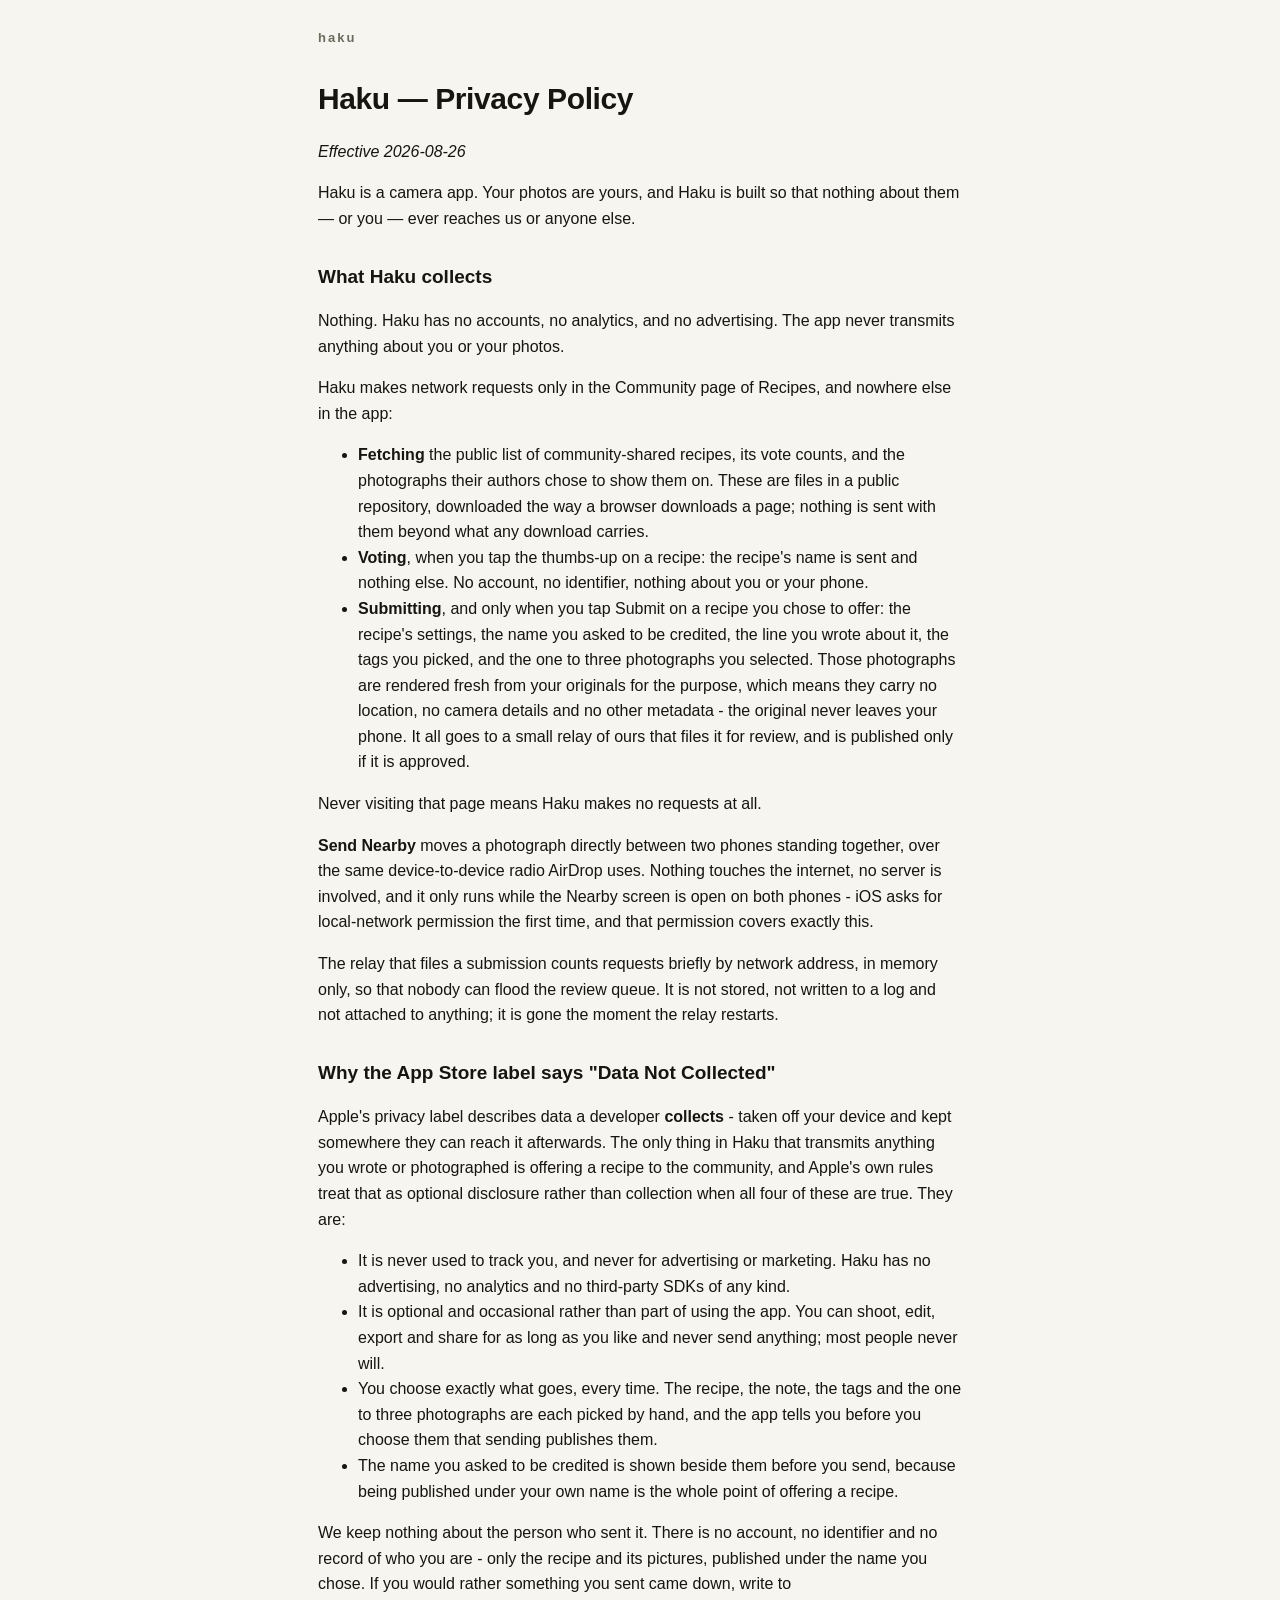
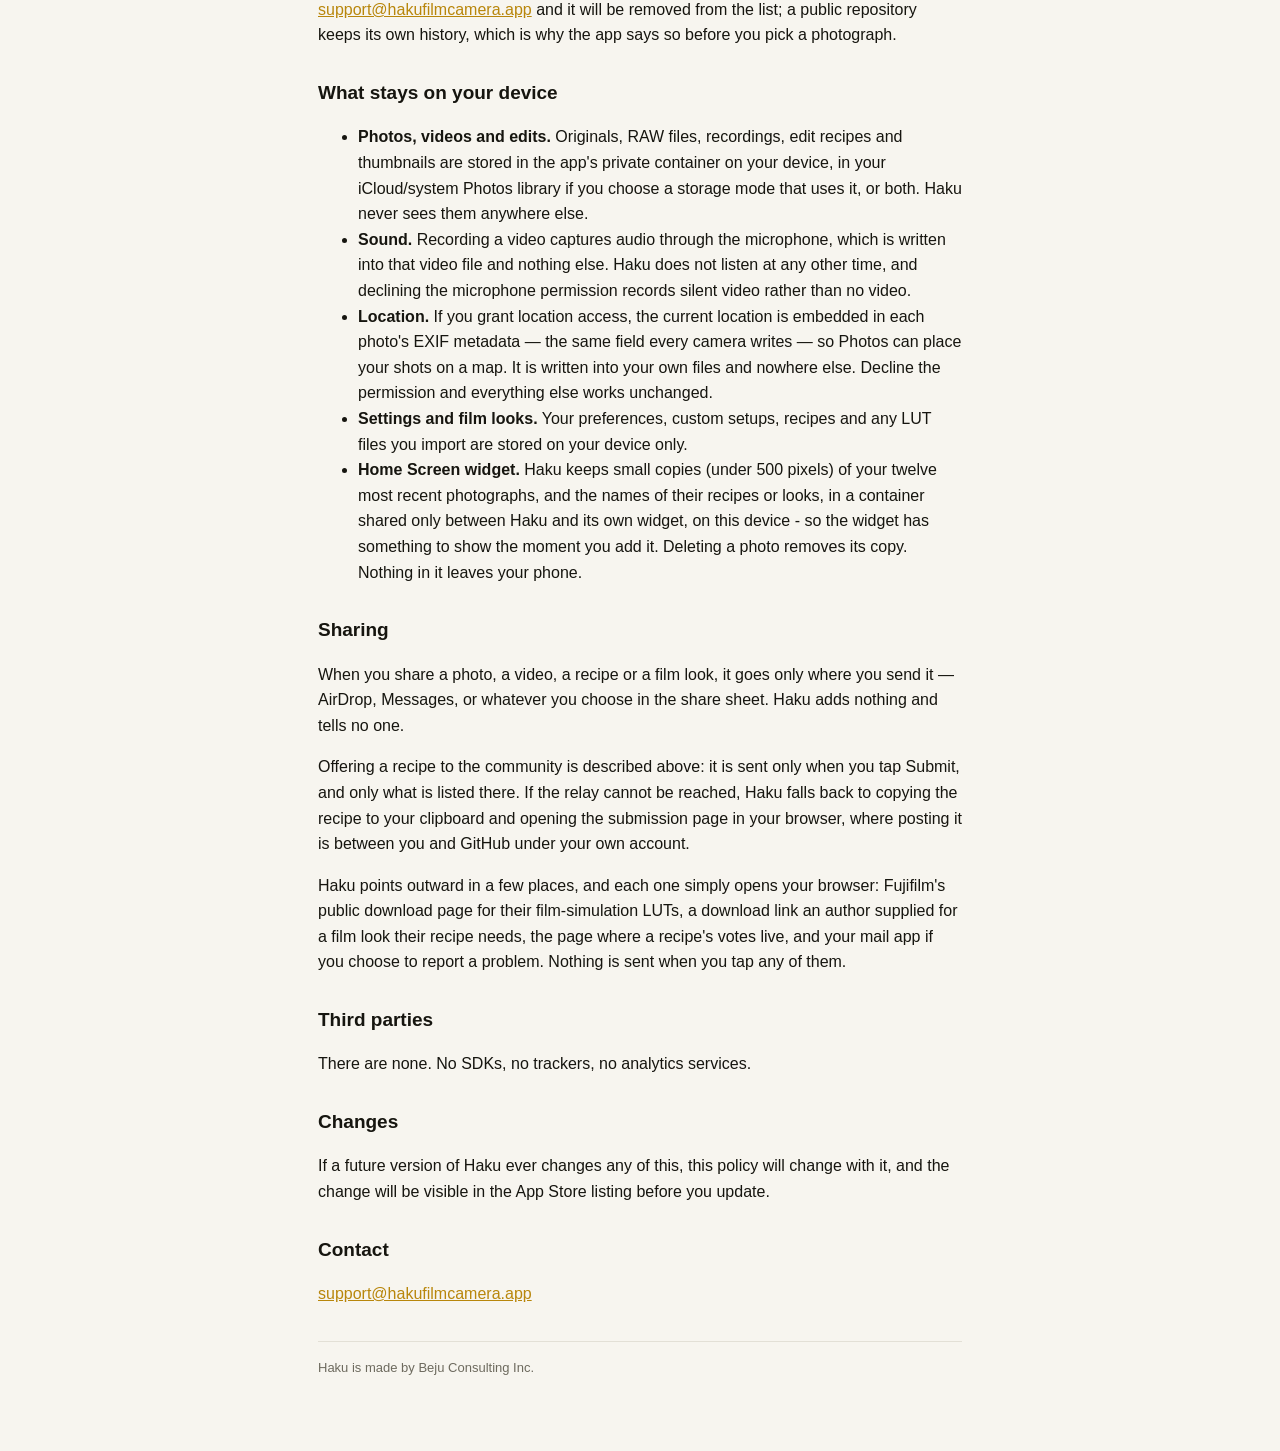
==== privacy/index.html @ 231d6d33 "Privacy: the Home Screen widget, shipping in build 967" ====
<!doctype html>
<html lang="en">
<head>
<meta charset="utf-8">
<meta name="viewport" content="width=device-width, initial-scale=1">
<title>Haku — Privacy Policy</title>
<meta name="description" content="Haku collects nothing. The full privacy policy.">
<link rel="stylesheet" href="/shared.css?v=3">
</head>
<body>
<div class="wrap">
  <p class="mark"><a href="/">haku</a></p>
  <h1>Haku — Privacy Policy</h1>
  <p><em>Effective 2026-08-26</em></p>
  <p>Haku is a camera app. Your photos are yours, and Haku is built so that nothing about them — or you — ever reaches us or anyone else.</p>
  <h2>What Haku collects</h2>
  <p>Nothing. Haku has no accounts, no analytics, and no advertising. The app never transmits anything about you or your photos.</p>
  <p>Haku makes network requests only in the Community page of Recipes, and nowhere else in the app:</p>
  <ul>
  <li><strong>Fetching</strong> the public list of community-shared recipes, its vote counts, and the photographs their authors chose to show them on. These are files in a public repository, downloaded the way a browser downloads a page; nothing is sent with them beyond what any download carries.</li>
  <li><strong>Voting</strong>, when you tap the thumbs-up on a recipe: the recipe&#x27;s name is sent and nothing else. No account, no identifier, nothing about you or your phone.</li>
  <li><strong>Submitting</strong>, and only when you tap Submit on a recipe you chose to offer: the recipe&#x27;s settings, the name you asked to be credited, the line you wrote about it, the tags you picked, and the one to three photographs you selected. Those photographs are rendered fresh from your originals for the purpose, which means they carry no location, no camera details and no other metadata - the original never leaves your phone. It all goes to a small relay of ours that files it for review, and is published only if it is approved.</li>
  </ul>
  <p>Never visiting that page means Haku makes no requests at all.</p>
  <p><strong>Send Nearby</strong> moves a photograph directly between two phones standing together, over the same device-to-device radio AirDrop uses. Nothing touches the internet, no server is involved, and it only runs while the Nearby screen is open on both phones - iOS asks for local-network permission the first time, and that permission covers exactly this.</p>
  <p>The relay that files a submission counts requests briefly by network address, in memory only, so that nobody can flood the review queue. It is not stored, not written to a log and not attached to anything; it is gone the moment the relay restarts.</p>
  <h2>Why the App Store label says &quot;Data Not Collected&quot;</h2>
  <p>Apple&#x27;s privacy label describes data a developer <strong>collects</strong> - taken off your device and kept somewhere they can reach it afterwards. The only thing in Haku that transmits anything you wrote or photographed is offering a recipe to the community, and Apple&#x27;s own rules treat that as optional disclosure rather than collection when all four of these are true. They are:</p>
  <ul>
  <li>It is never used to track you, and never for advertising or marketing. Haku has no advertising, no analytics and no third-party SDKs of any kind.</li>
  <li>It is optional and occasional rather than part of using the app. You can shoot, edit, export and share for as long as you like and never send anything; most people never will.</li>
  <li>You choose exactly what goes, every time. The recipe, the note, the tags and the one to three photographs are each picked by hand, and the app tells you before you choose them that sending publishes them.</li>
  <li>The name you asked to be credited is shown beside them before you send, because being published under your own name is the whole point of offering a recipe.</li>
  </ul>
  <p>We keep nothing about the person who sent it. There is no account, no identifier and no record of who you are - only the recipe and its pictures, published under the name you chose. If you would rather something you sent came down, write to <a href="mailto:support@hakufilmcamera.app">support@hakufilmcamera.app</a> and it will be removed from the list; a public repository keeps its own history, which is why the app says so before you pick a photograph.</p>
  <h2>What stays on your device</h2>
  <ul>
  <li><strong>Photos, videos and edits.</strong> Originals, RAW files, recordings, edit recipes and thumbnails are stored in the app&#x27;s private container on your device, in your iCloud/system Photos library if you choose a storage mode that uses it, or both. Haku never sees them anywhere else.</li>
  <li><strong>Sound.</strong> Recording a video captures audio through the microphone, which is written into that video file and nothing else. Haku does not listen at any other time, and declining the microphone permission records silent video rather than no video.</li>
  <li><strong>Location.</strong> If you grant location access, the current location is embedded in each photo&#x27;s EXIF metadata — the same field every camera writes — so Photos can place your shots on a map. It is written into your own files and nowhere else. Decline the permission and everything else works unchanged.</li>
  <li><strong>Settings and film looks.</strong> Your preferences, custom setups, recipes and any LUT files you import are stored on your device only.</li>
  <li><strong>Home Screen widget.</strong> Haku keeps small copies (under 500 pixels) of your twelve most recent photographs, and the names of their recipes or looks, in a container shared only between Haku and its own widget, on this device - so the widget has something to show the moment you add it. Deleting a photo removes its copy. Nothing in it leaves your phone.</li>
  </ul>
  <h2>Sharing</h2>
  <p>When you share a photo, a video, a recipe or a film look, it goes only where you send it — AirDrop, Messages, or whatever you choose in the share sheet. Haku adds nothing and tells no one.</p>
  <p>Offering a recipe to the community is described above: it is sent only when you tap Submit, and only what is listed there. If the relay cannot be reached, Haku falls back to copying the recipe to your clipboard and opening the submission page in your browser, where posting it is between you and GitHub under your own account.</p>
  <p>Haku points outward in a few places, and each one simply opens your browser: Fujifilm&#x27;s public download page for their film-simulation LUTs, a download link an author supplied for a film look their recipe needs, the page where a recipe&#x27;s votes live, and your mail app if you choose to report a problem. Nothing is sent when you tap any of them.</p>
  <h2>Third parties</h2>
  <p>There are none. No SDKs, no trackers, no analytics services.</p>
  <h2>Changes</h2>
  <p>If a future version of Haku ever changes any of this, this policy will change with it, and the change will be visible in the App Store listing before you update.</p>
  <h2>Contact</h2>
  <p><a href="mailto:support@hakufilmcamera.app">support@hakufilmcamera.app</a></p>
  <p class="foot">Haku is made by Beju Consulting Inc.</p>
</div>
</body>
</html>
---- shared.css ----
:root {
  --ink: #16150f; --dim: #6d6a5e; --line: #e3e0d6;
  --paper: #f7f5ef; --card: #fff; --amber: #b8860b;
}
@media (prefers-color-scheme: dark) {
  :root { --ink: #f0eee6; --dim: #9d998c; --line: #2c2a24;
          --paper: #14130f; --card: #1c1a15; --amber: #e0aa33; }
}
* { box-sizing: border-box; }
body { margin: 0; background: var(--paper); color: var(--ink);
       font: 16px/1.6 -apple-system, BlinkMacSystemFont, "Segoe UI", Roboto, sans-serif; }
.wrap { max-width: 680px; margin: 0 auto; padding: 28px 18px 60px; }
a { color: var(--amber); }
h1 { font-size: 30px; margin: 0 0 6px; letter-spacing: -0.4px; }
h2 { font-size: 19px; margin: 30px 0 8px; }
.mark { font-weight: 700; letter-spacing: 2px; font-size: 13px;
        color: var(--dim); text-transform: lowercase; margin: 0 0 26px; }
.mark a { color: inherit; text-decoration: none; }
.dim { color: var(--dim); }
.foot { color: var(--dim); font-size: 13px; margin-top: 34px;
        border-top: 1px solid var(--line); padding-top: 16px; }

.foot + .foot { margin-top: 6px; }
/* ---- product page ---- */
.wrap.wide { max-width: 880px; }
.hero { display: flex; gap: 24px; align-items: flex-start; margin: 6px 0 30px; }
.appicon { border-radius: 27px; flex-shrink: 0;
           box-shadow: 0 6px 24px rgba(0,0,0,0.18); }
.ctas { display: flex; gap: 14px; align-items: center; flex-wrap: wrap; margin-top: 18px; }
.btn { display: inline-block; background: var(--amber); color: var(--paper);
       font-weight: 600; text-decoration: none; padding: 10px 22px;
       border-radius: 999px; }
.btn:hover { filter: brightness(1.08); }
.small { font-size: 13px; }
.slides { display: flex; gap: 14px; margin: 8px 0 34px;
          overflow-x: auto; scroll-snap-type: x mandatory;
          -webkit-overflow-scrolling: touch; padding-bottom: 6px; }
.slides img { width: 236px; height: auto; flex-shrink: 0;
              scroll-snap-align: start; border-radius: 12px;
              border: 1px solid var(--line); display: block; }
.cards { display: grid; grid-template-columns: 1fr 1fr; gap: 14px; margin: 0 0 10px; }
.card { background: var(--card); border: 1px solid var(--line);
        border-radius: 14px; padding: 16px 18px; }
.card h3 { margin: 0 0 6px; font-size: 16px; }
.card p { margin: 0; font-size: 14px; color: var(--dim); }
@media (max-width: 640px) {
  .hero { flex-direction: column; gap: 16px; }
  .appicon { width: 88px; height: 88px; border-radius: 20px; }
  .slides img { width: 46vw; }
  .cards { grid-template-columns: 1fr; }
}
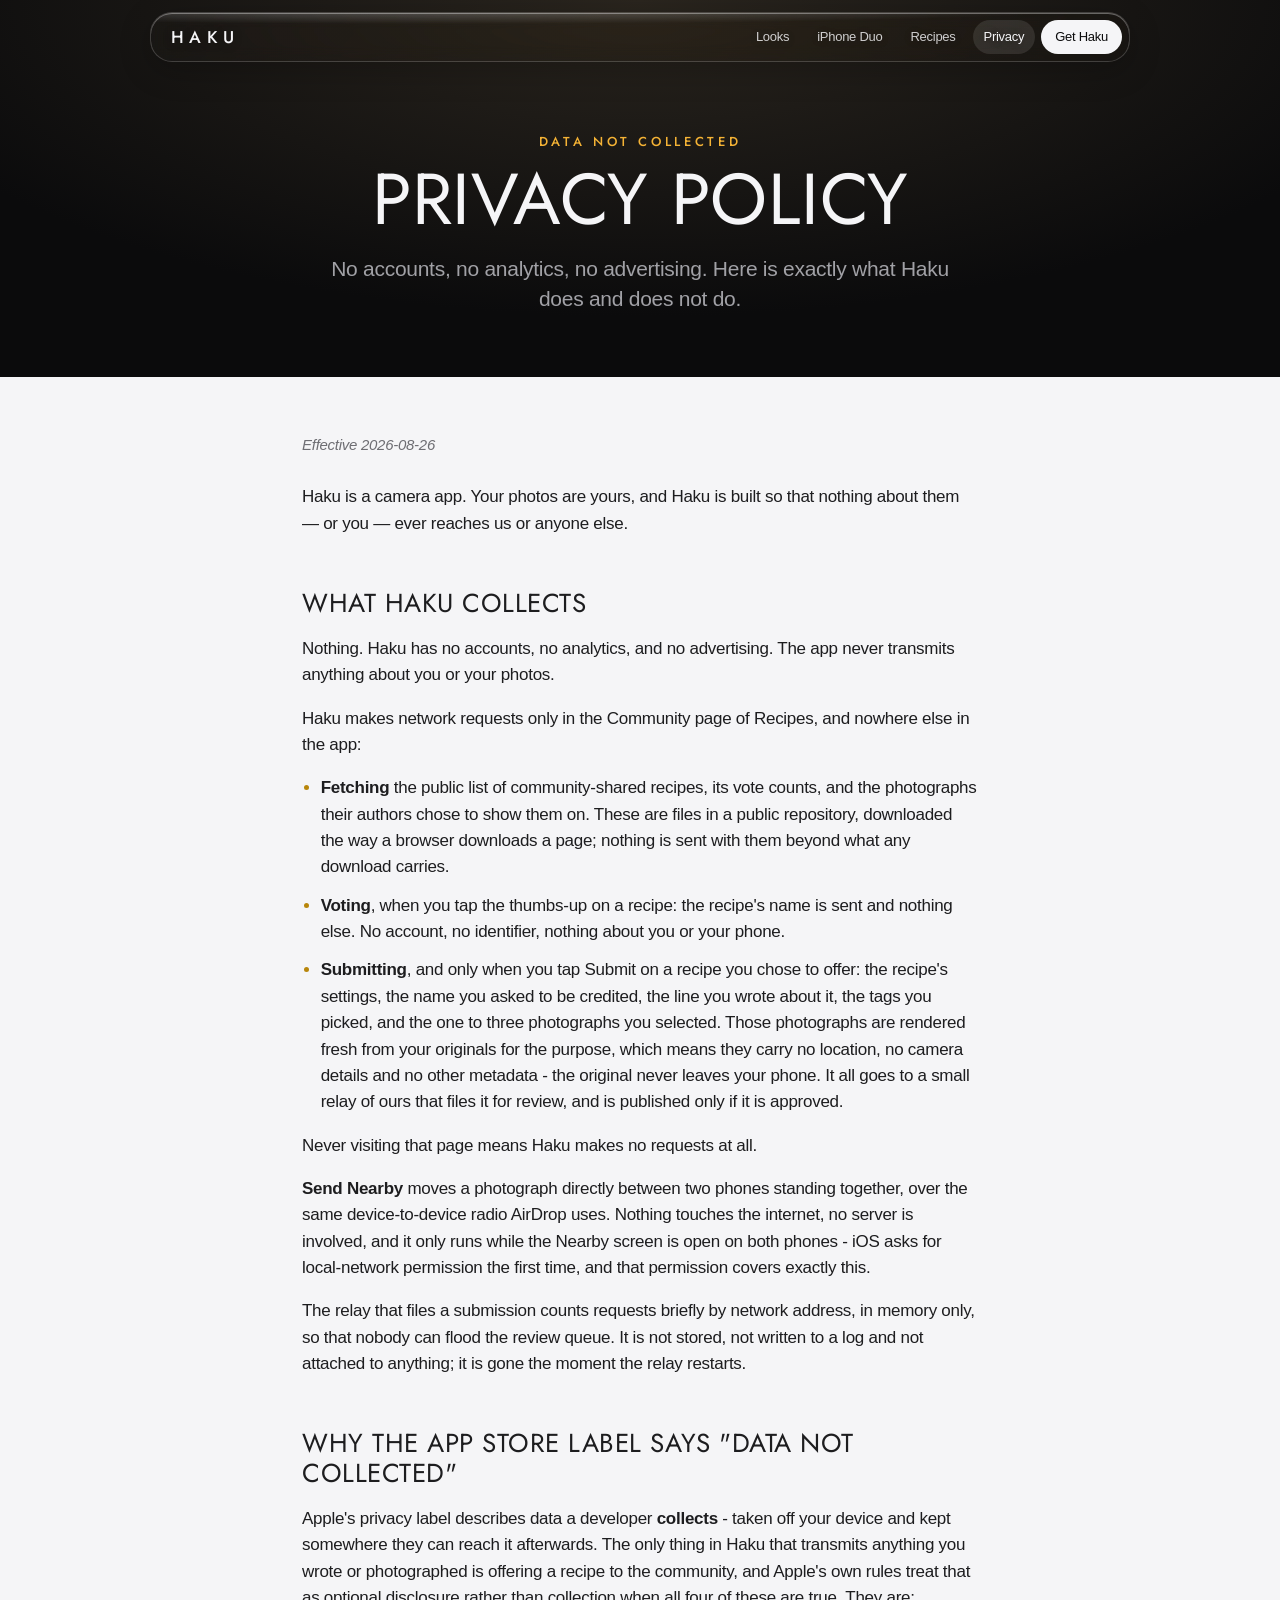
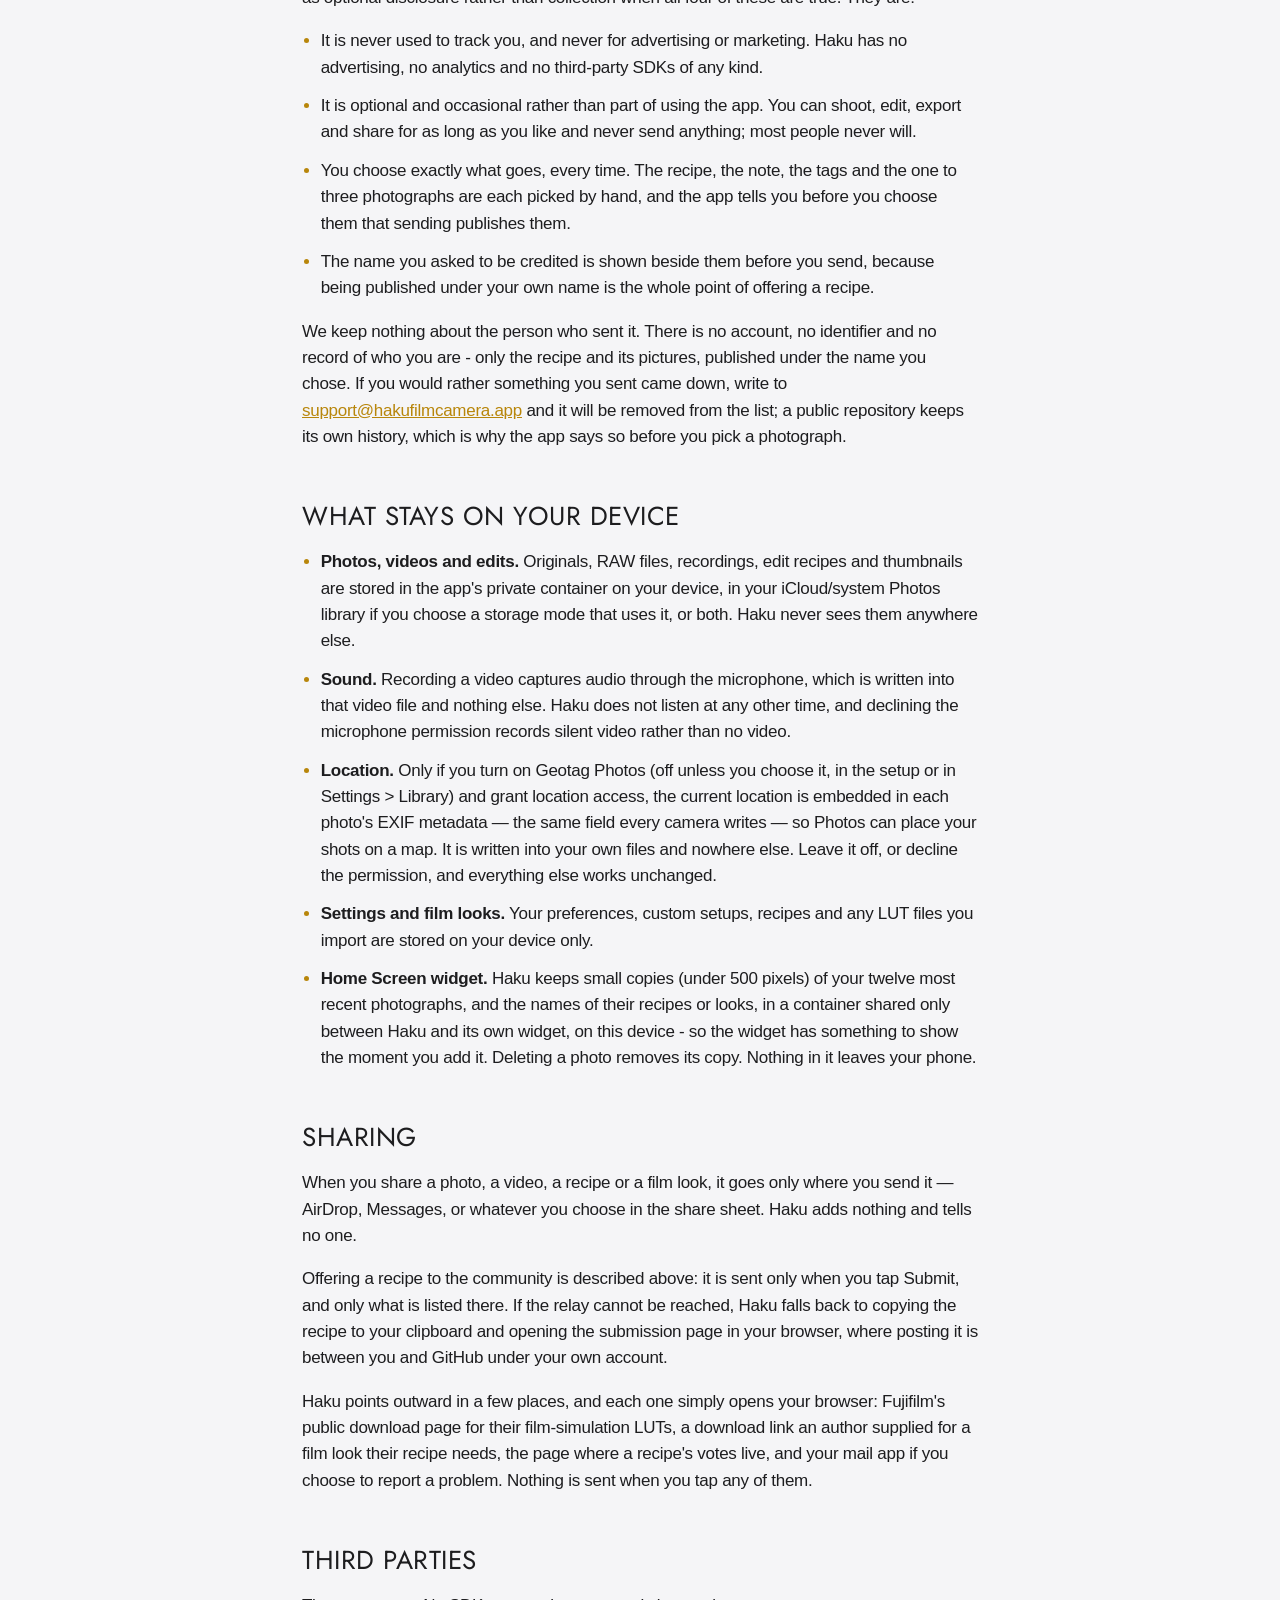
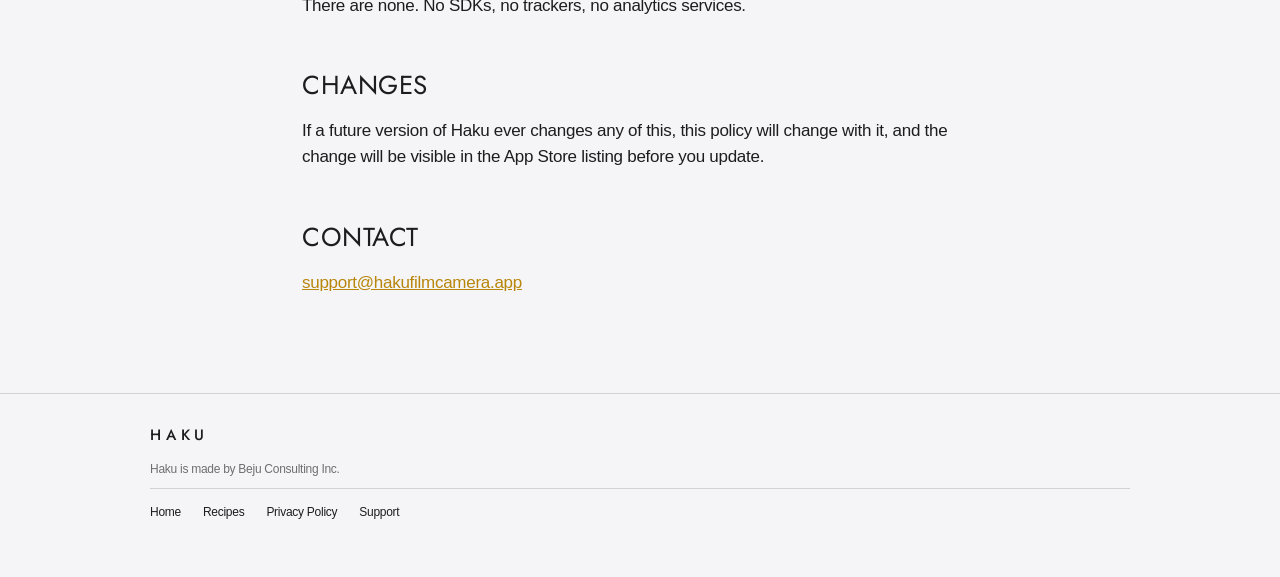
==== commit e0b33ff6: "The new site: liquid glass, iPhone and Duo, ten looks, the Darkroom The homepage rebuilt around the " ====
--- a/privacy/index.html
+++ b/privacy/index.html
@@ -2,16 +2,33 @@
 <html lang="en">
 <head>
 <meta charset="utf-8">
-<meta name="viewport" content="width=device-width, initial-scale=1">
+<meta name="viewport" content="width=device-width, initial-scale=1, viewport-fit=cover">
 <title>Haku — Privacy Policy</title>
 <meta name="description" content="Haku collects nothing. The full privacy policy.">
-<link rel="stylesheet" href="/shared.css?v=3">
+<meta name="theme-color" content="#0b0b0c">
+<link rel="icon" href="/assets/icon.png">
+<link rel="apple-touch-icon" href="/assets/icon.png">
+<link rel="preconnect" href="https://fonts.googleapis.com">
+<link rel="preconnect" href="https://fonts.gstatic.com" crossorigin>
+<link href="https://fonts.googleapis.com/css2?family=Jost:wght@400;500&display=swap" rel="stylesheet">
+<link rel="stylesheet" href="/shared.css?v=6">
 </head>
 <body>
-<div class="wrap">
-  <p class="mark"><a href="/">haku</a></p>
-  <h1>Haku — Privacy Policy</h1>
-  <p><em>Effective 2026-08-26</em></p>
+<nav class="nav glass" aria-label="Haku">
+  <a class="brand" href="/">Haku</a>
+  <a class="link opt" href="/#looks">Looks</a>
+  <a class="link opt" href="/#duo">iPhone Duo</a>
+  <a class="link" href="/recipes/">Recipes</a>
+  <a class="link" href="/privacy/" aria-current="page">Privacy</a>
+  <a class="pill" href="https://testflight.apple.com/join/Hw6nSAq9">Get Haku</a>
+</nav>
+<header class="masthead">
+  <p class="eyebrow">Data not collected</p>
+  <h1>Privacy Policy</h1>
+  <p class="lede">No accounts, no analytics, no advertising. Here is exactly what Haku does and does not do.</p>
+</header>
+<main class="wrap doc">
+  <p class="effective"><em>Effective 2026-08-26</em></p>
   <p>Haku is a camera app. Your photos are yours, and Haku is built so that nothing about them — or you — ever reaches us or anyone else.</p>
   <h2>What Haku collects</h2>
   <p>Nothing. Haku has no accounts, no analytics, and no advertising. The app never transmits anything about you or your photos.</p>
@@ -37,7 +54,7 @@
   <ul>
   <li><strong>Photos, videos and edits.</strong> Originals, RAW files, recordings, edit recipes and thumbnails are stored in the app&#x27;s private container on your device, in your iCloud/system Photos library if you choose a storage mode that uses it, or both. Haku never sees them anywhere else.</li>
   <li><strong>Sound.</strong> Recording a video captures audio through the microphone, which is written into that video file and nothing else. Haku does not listen at any other time, and declining the microphone permission records silent video rather than no video.</li>
-  <li><strong>Location.</strong> If you grant location access, the current location is embedded in each photo&#x27;s EXIF metadata — the same field every camera writes — so Photos can place your shots on a map. It is written into your own files and nowhere else. Decline the permission and everything else works unchanged.</li>
+  <li><strong>Location.</strong> Only if you turn on Geotag Photos (off unless you choose it, in the setup or in Settings &gt; Library) and grant location access, the current location is embedded in each photo&#x27;s EXIF metadata — the same field every camera writes — so Photos can place your shots on a map. It is written into your own files and nowhere else. Leave it off, or decline the permission, and everything else works unchanged.</li>
   <li><strong>Settings and film looks.</strong> Your preferences, custom setups, recipes and any LUT files you import are stored on your device only.</li>
   <li><strong>Home Screen widget.</strong> Haku keeps small copies (under 500 pixels) of your twelve most recent photographs, and the names of their recipes or looks, in a container shared only between Haku and its own widget, on this device - so the widget has something to show the moment you add it. Deleting a photo removes its copy. Nothing in it leaves your phone.</li>
   </ul>
@@ -51,7 +68,17 @@
   <p>If a future version of Haku ever changes any of this, this policy will change with it, and the change will be visible in the App Store listing before you update.</p>
   <h2>Contact</h2>
   <p><a href="mailto:support@hakufilmcamera.app">support@hakufilmcamera.app</a></p>
-  <p class="foot">Haku is made by Beju Consulting Inc.</p>
-</div>
+</main>
+<footer>
+  <div class="inner">
+    <p class="wordmark">Haku</p>
+    <p>Haku is made by Beju Consulting Inc.</p>
+    <div class="row">
+      <a href="/">Home</a><a href="/recipes/">Recipes</a><a href="/privacy/">Privacy Policy</a>
+      <a href="mailto:support@hakufilmcamera.app">Support</a>
+    </div>
+  </div>
+</footer>
+<script src="/nav.js?v=1" defer></script>
 </body>
 </html>
--- a/shared.css
+++ b/shared.css
@@ -1,51 +1,99 @@
+/* The site's shared look for the inner pages (privacy, recipes): the
+   homepage's tokens, its glass navigation and footer, and a reading
+   column. The homepage carries its own copy of these inline so it renders
+   in one request; change both together. */
 :root {
-  --ink: #16150f; --dim: #6d6a5e; --line: #e3e0d6;
-  --paper: #f7f5ef; --card: #fff; --amber: #b8860b;
+  --night: #0b0b0c; --paper: #f5f5f7; --white: #fff;
+  --ink: #1d1d1f; --ink-dim: #6e6e73; --snow: #f5f5f7; --snow-dim: #a1a1a6;
+  --line: #d2d2d7; --card: #fff; --amber: #b8860b; --amber-hi: #f5b335;
+  --display: Futura, "Futura PT", Jost, "Avenir Next", system-ui, sans-serif;
+  --text: -apple-system, BlinkMacSystemFont, "SF Pro Text", "Helvetica Neue", Helvetica, Arial, sans-serif;
+  --gutter: max(22px, env(safe-area-inset-left));
+  --ease: cubic-bezier(.22, .8, .24, 1);
 }
 @media (prefers-color-scheme: dark) {
-  :root { --ink: #f0eee6; --dim: #9d998c; --line: #2c2a24;
-          --paper: #14130f; --card: #1c1a15; --amber: #e0aa33; }
+  :root { --paper: #0b0b0c; --white: #151517; --card: #1c1c1e; --ink: #f5f5f7;
+          --ink-dim: #a1a1a6; --line: #2c2c2e; --amber: #f5b335; }
 }
 * { box-sizing: border-box; }
+html { -webkit-text-size-adjust: 100%; }
 body { margin: 0; background: var(--paper); color: var(--ink);
-       font: 16px/1.6 -apple-system, BlinkMacSystemFont, "Segoe UI", Roboto, sans-serif; }
-.wrap { max-width: 680px; margin: 0 auto; padding: 28px 18px 60px; }
+       font: 17px/1.55 var(--text); letter-spacing: -0.016em;
+       -webkit-font-smoothing: antialiased; }
+img { display: block; max-width: 100%; height: auto; }
 a { color: var(--amber); }
-h1 { font-size: 30px; margin: 0 0 6px; letter-spacing: -0.4px; }
-h2 { font-size: 19px; margin: 30px 0 8px; }
-.mark { font-weight: 700; letter-spacing: 2px; font-size: 13px;
-        color: var(--dim); text-transform: lowercase; margin: 0 0 26px; }
-.mark a { color: inherit; text-decoration: none; }
-.dim { color: var(--dim); }
-.foot { color: var(--dim); font-size: 13px; margin-top: 34px;
-        border-top: 1px solid var(--line); padding-top: 16px; }
 
-.foot + .foot { margin-top: 6px; }
-/* ---- product page ---- */
-.wrap.wide { max-width: 880px; }
-.hero { display: flex; gap: 24px; align-items: flex-start; margin: 6px 0 30px; }
-.appicon { border-radius: 27px; flex-shrink: 0;
-           box-shadow: 0 6px 24px rgba(0,0,0,0.18); }
-.ctas { display: flex; gap: 14px; align-items: center; flex-wrap: wrap; margin-top: 18px; }
-.btn { display: inline-block; background: var(--amber); color: var(--paper);
-       font-weight: 600; text-decoration: none; padding: 10px 22px;
-       border-radius: 999px; }
-.btn:hover { filter: brightness(1.08); }
-.small { font-size: 13px; }
-.slides { display: flex; gap: 14px; margin: 8px 0 34px;
-          overflow-x: auto; scroll-snap-type: x mandatory;
-          -webkit-overflow-scrolling: touch; padding-bottom: 6px; }
-.slides img { width: 236px; height: auto; flex-shrink: 0;
-              scroll-snap-align: start; border-radius: 12px;
-              border: 1px solid var(--line); display: block; }
-.cards { display: grid; grid-template-columns: 1fr 1fr; gap: 14px; margin: 0 0 10px; }
-.card { background: var(--card); border: 1px solid var(--line);
-        border-radius: 14px; padding: 16px 18px; }
-.card h3 { margin: 0 0 6px; font-size: 16px; }
-.card p { margin: 0; font-size: 14px; color: var(--dim); }
-@media (max-width: 640px) {
-  .hero { flex-direction: column; gap: 16px; }
-  .appicon { width: 88px; height: 88px; border-radius: 20px; }
-  .slides img { width: 46vw; }
-  .cards { grid-template-columns: 1fr; }
+/* Liquid glass */
+.glass {
+  position: relative; isolation: isolate;
+  background: linear-gradient(135deg, rgba(255,255,255,.16), rgba(255,255,255,.05));
+  -webkit-backdrop-filter: blur(22px) saturate(180%);
+  backdrop-filter: blur(22px) saturate(180%);
+  border: 1px solid rgba(255,255,255,.18);
+  box-shadow: inset 0 1px 0 rgba(255,255,255,.35), 0 8px 32px rgba(0,0,0,.22);
 }
+.glass::before {
+  content: ""; position: absolute; inset: 0; border-radius: inherit; z-index: -1; pointer-events: none;
+  background: radial-gradient(120% 60% at 30% -10%, rgba(255,255,255,.28), transparent 55%);
+}
+
+/* Navigation */
+.nav { position: fixed; top: 12px; left: 50%; transform: translateX(-50%); z-index: 50;
+       width: min(980px, calc(100% - 24px)); border-radius: 22px; color: var(--snow);
+       display: flex; align-items: center; gap: 6px; padding: 7px 7px 7px 20px;
+       background: linear-gradient(135deg, rgba(38,38,42,.14), rgba(22,22,24,.08));
+       -webkit-backdrop-filter: blur(8px) saturate(170%); backdrop-filter: blur(8px) saturate(170%);
+       text-shadow: 0 1px 8px rgba(0,0,0,.35); }
+.nav a { white-space: nowrap; color: inherit; }
+.nav { transition: background .3s, color .3s; }
+.nav.over-light { background: linear-gradient(135deg, rgba(255,255,255,.22), rgba(255,255,255,.12));
+                  color: var(--ink); text-shadow: none; border-color: rgba(0,0,0,.08); }
+.nav.over-light .pill { background: var(--ink); color: var(--snow); }
+.nav .brand { font: 500 17px var(--display); letter-spacing: .32em; text-transform: uppercase;
+              text-decoration: none; margin-right: auto; }
+.nav a.link { font-size: 13px; text-decoration: none; opacity: .82; padding: 7px 11px; border-radius: 99px; }
+.nav a.link:hover, .nav a.link[aria-current] { opacity: 1; background: rgba(255,255,255,.1); }
+.nav .pill { text-shadow: none; font-size: 13px; font-weight: 500; padding: 7px 14px; border-radius: 99px;
+             background: var(--snow); color: var(--night); text-decoration: none; }
+@media (max-width: 720px) {
+  .nav { padding-left: 16px; gap: 2px; }
+  .nav .brand { letter-spacing: .24em; font-size: 15px; }
+  .nav a.link { padding: 7px 8px; }
+  .nav a.link.opt { display: none; }
+}
+
+/* Page header: a dark band under the glass bar, like the homepage's hero */
+.masthead { background: radial-gradient(90% 120% at 50% 0%, #2a251e 0%, var(--night) 70%);
+            color: var(--snow); text-align: center; padding: 132px var(--gutter) 64px; }
+.eyebrow { font: 500 13px var(--display); letter-spacing: .28em; text-transform: uppercase;
+           color: var(--amber-hi); margin: 0 0 12px; }
+.masthead h1 { font: 400 clamp(38px, 6.4vw, 72px)/1.02 var(--display); text-transform: uppercase;
+               letter-spacing: .01em; margin: 0; }
+.masthead .lede { color: var(--snow-dim); font-size: clamp(18px, 2vw, 21px); line-height: 1.4;
+                  max-width: 620px; margin: 18px auto 0; }
+
+/* Reading column */
+.wrap { max-width: 720px; margin: 0 auto; padding: 56px var(--gutter) 80px; }
+.doc h2 { font: 400 26px/1.15 var(--display); text-transform: uppercase; letter-spacing: .02em;
+          margin: 52px 0 14px; }
+.doc p, .doc li { color: var(--ink); }
+.doc ul { padding-left: 1.1em; }
+.doc li { margin: 0 0 12px; }
+.doc li::marker { color: var(--amber); }
+.doc code { font: 15px ui-monospace, SFMono-Regular, Menlo, monospace; background: var(--card);
+            border: 1px solid var(--line); border-radius: 6px; padding: 1px 6px; }
+.doc .effective { color: var(--ink-dim); font-size: 15px; margin: 0 0 28px; }
+.callout { background: var(--card); border: 1px solid var(--line); border-radius: 24px;
+           padding: 24px 26px; margin: 0 0 32px; }
+.callout p { margin: 0; }
+
+/* Footer */
+footer { color: var(--ink-dim); font-size: 12px; line-height: 1.5;
+         padding: 30px var(--gutter) 56px; border-top: 1px solid var(--line); }
+footer .inner { max-width: 980px; margin: 0 auto; }
+footer .wordmark { font: 500 15px var(--display); letter-spacing: .32em; text-transform: uppercase;
+                   color: var(--ink); margin: 0 0 14px; }
+footer p { margin: 0 0 10px; }
+footer .row { display: flex; flex-wrap: wrap; gap: 8px 22px; padding-top: 14px; border-top: 1px solid var(--line); }
+footer .row a { color: var(--ink); text-decoration: none; }
+footer .row a:hover { text-decoration: underline; }
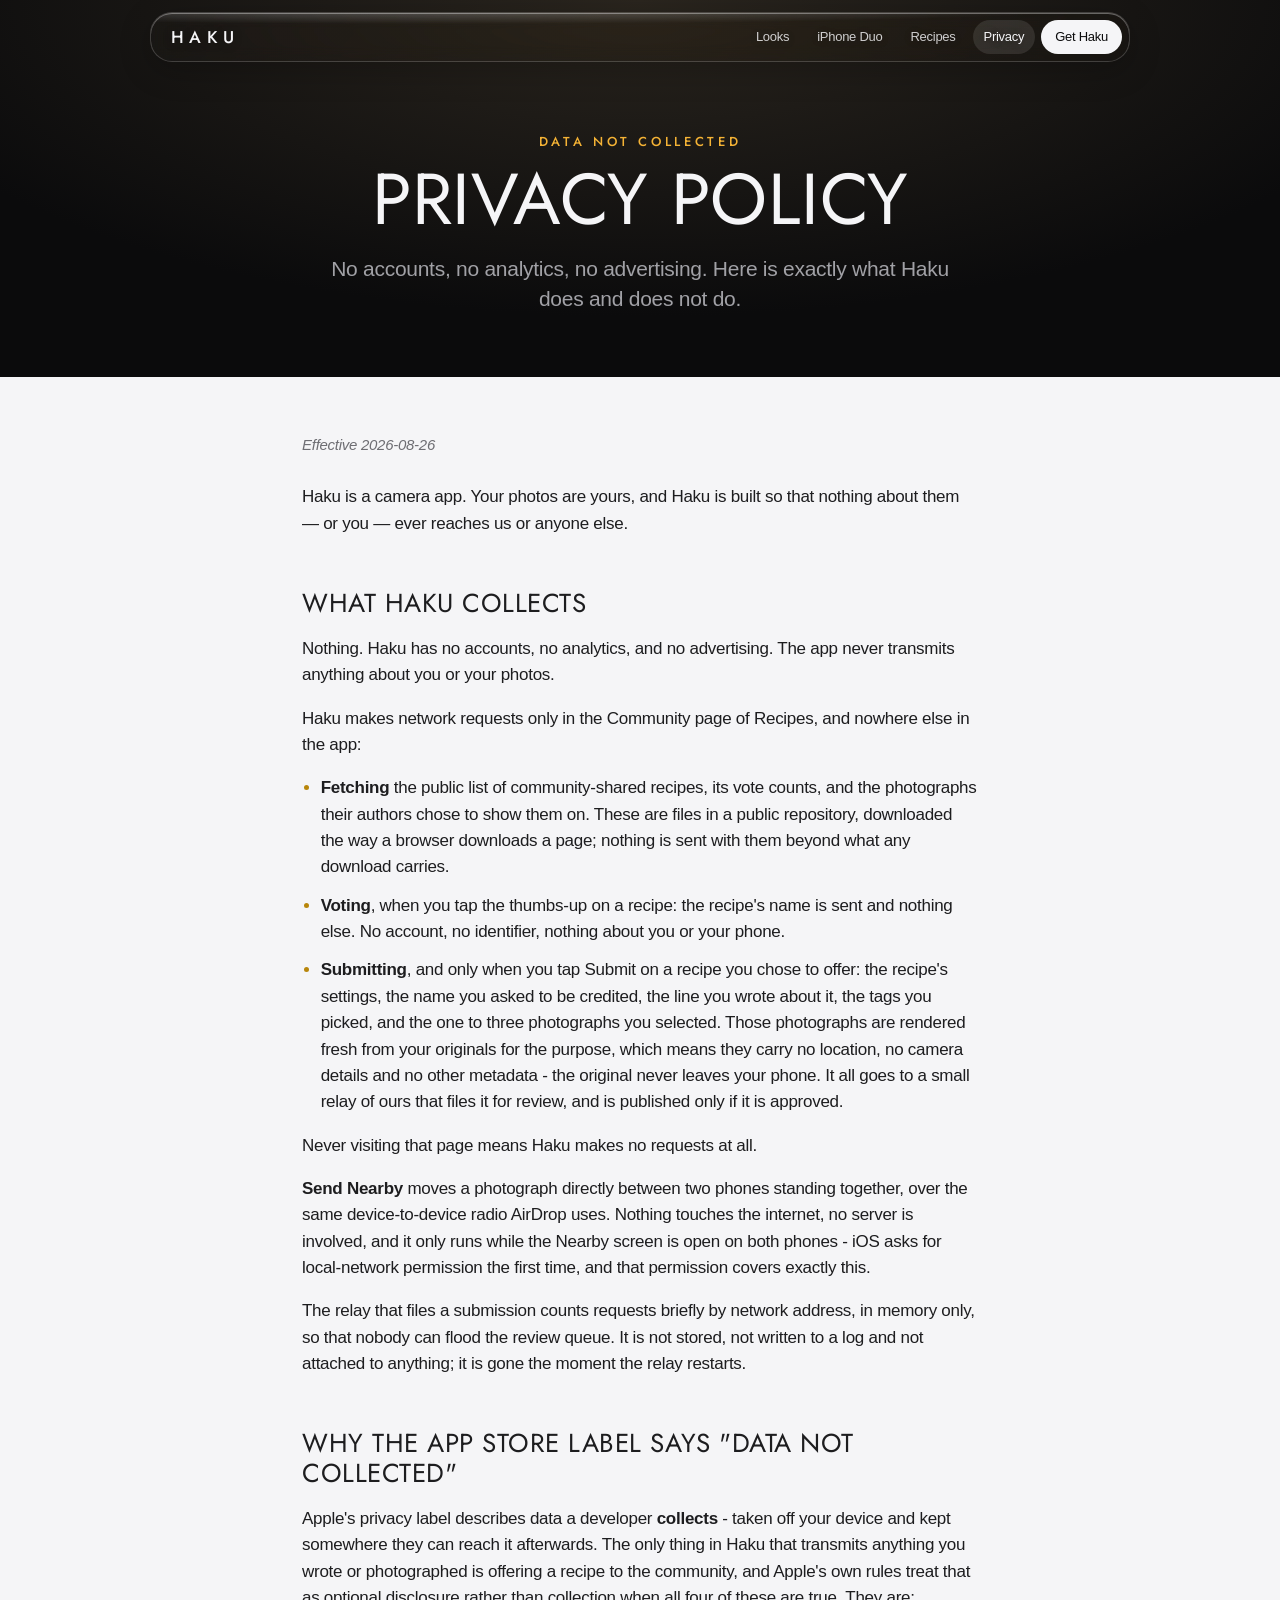
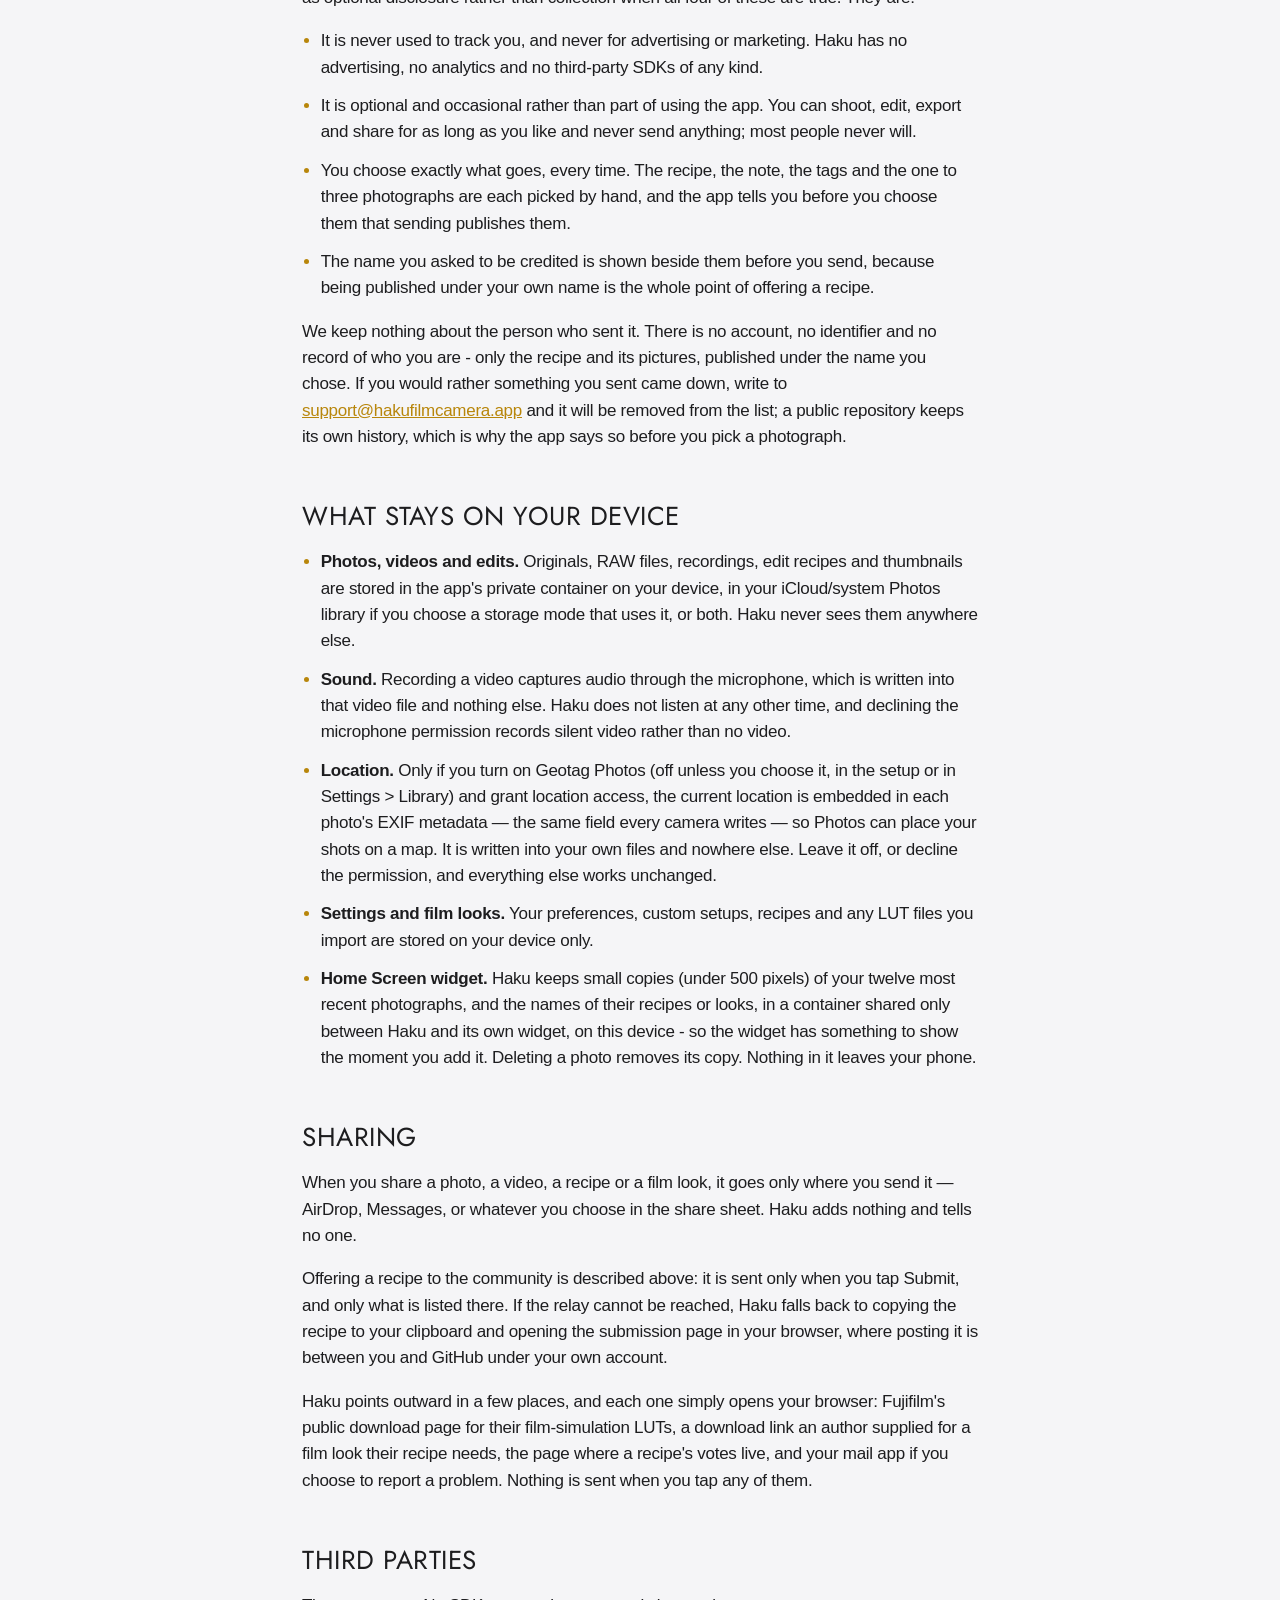
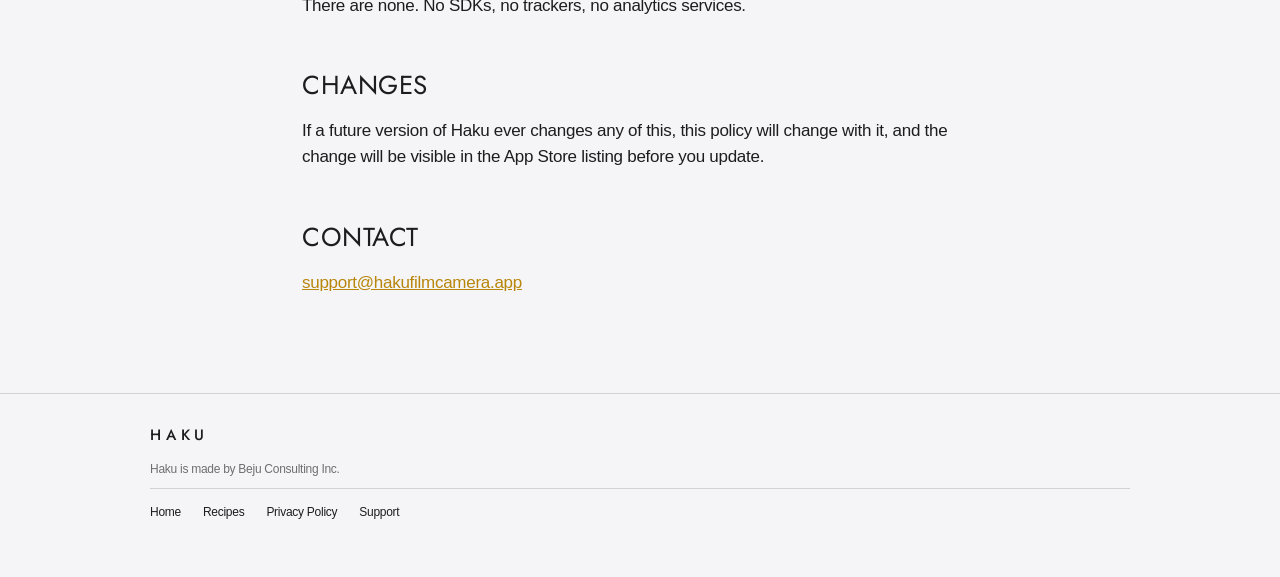
==== commit d95a053f: "Recipes rethought for phones: a list, look filters, looks as stand-ins; one row of looks on the home" ====
--- a/privacy/index.html
+++ b/privacy/index.html
@@ -11,13 +11,13 @@
 <link rel="preconnect" href="https://fonts.googleapis.com">
 <link rel="preconnect" href="https://fonts.gstatic.com" crossorigin>
 <link href="https://fonts.googleapis.com/css2?family=Jost:wght@400;500&display=swap" rel="stylesheet">
-<link rel="stylesheet" href="/shared.css?v=6">
+<link rel="stylesheet" href="/shared.css?v=7">
 </head>
 <body>
 <nav class="nav glass" aria-label="Haku">
   <a class="brand" href="/">Haku</a>
   <a class="link opt" href="/#looks">Looks</a>
-  <a class="link opt" href="/#duo">iPhone Duo</a>
+  <a class="link opt" href="/#duo"><span class="long">iPhone </span>Duo</a>
   <a class="link" href="/recipes/">Recipes</a>
   <a class="link" href="/privacy/" aria-current="page">Privacy</a>
   <a class="pill" href="https://testflight.apple.com/join/Hw6nSAq9">Get Haku</a>
--- a/shared.css
+++ b/shared.css
@@ -55,11 +55,25 @@
 .nav a.link:hover, .nav a.link[aria-current] { opacity: 1; background: rgba(255,255,255,.1); }
 .nav .pill { text-shadow: none; font-size: 13px; font-weight: 500; padding: 7px 14px; border-radius: 99px;
              background: var(--snow); color: var(--night); text-decoration: none; }
+/* The homepage's narrow-screen bar: every link kept down to the folded
+   Duo's 375pt, tighter type first, the optional ones gone under 340. */
 @media (max-width: 720px) {
-  .nav { padding-left: 16px; gap: 2px; }
+  .nav { padding-left: 16px; gap: 0; }
   .nav .brand { letter-spacing: .24em; font-size: 15px; }
-  .nav a.link { padding: 7px 8px; }
-  .nav a.link.opt { display: none; }
+  .nav a.link { padding: 7px 7px; font-size: 12.5px; }
+  .nav .pill { padding: 7px 12px; font-size: 12.5px; }
+}
+@media (max-width: 520px) { .nav .long { display: none; } }
+@media (max-width: 400px) {
+  .nav { padding-left: 14px; padding-right: 5px; }
+  .nav .brand { letter-spacing: .14em; font-size: 14px; }
+  .nav a.link { padding: 6px 5px; font-size: 12px; }
+  .nav .pill { padding: 6px 10px; font-size: 12px; margin-left: 3px; }
+}
+@media (max-width: 340px) { .nav a.link.opt { display: none; } }
+@media (max-width: 600px) {
+  .masthead { padding: 104px var(--gutter) 36px; }
+  .masthead .lede { font-size: 16px; margin-top: 12px; }
 }
 
 /* Page header: a dark band under the glass bar, like the homepage's hero */
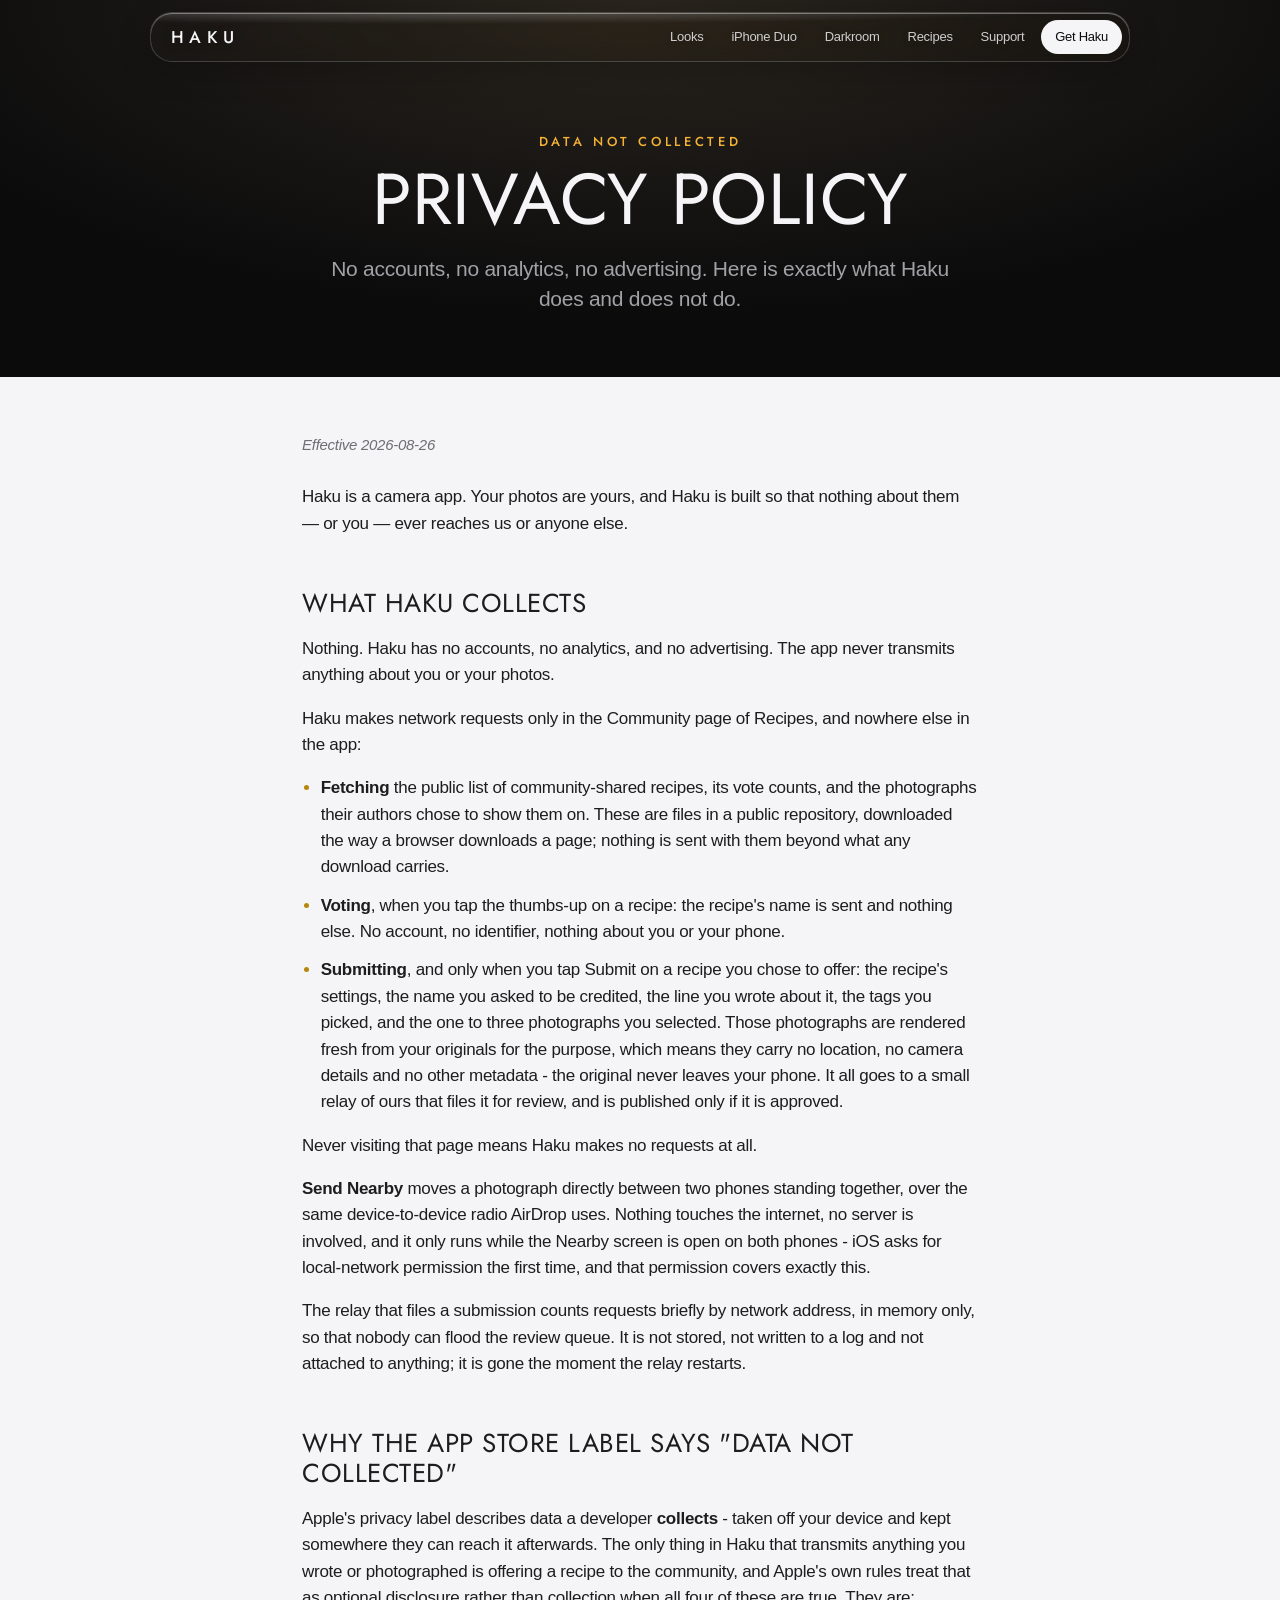
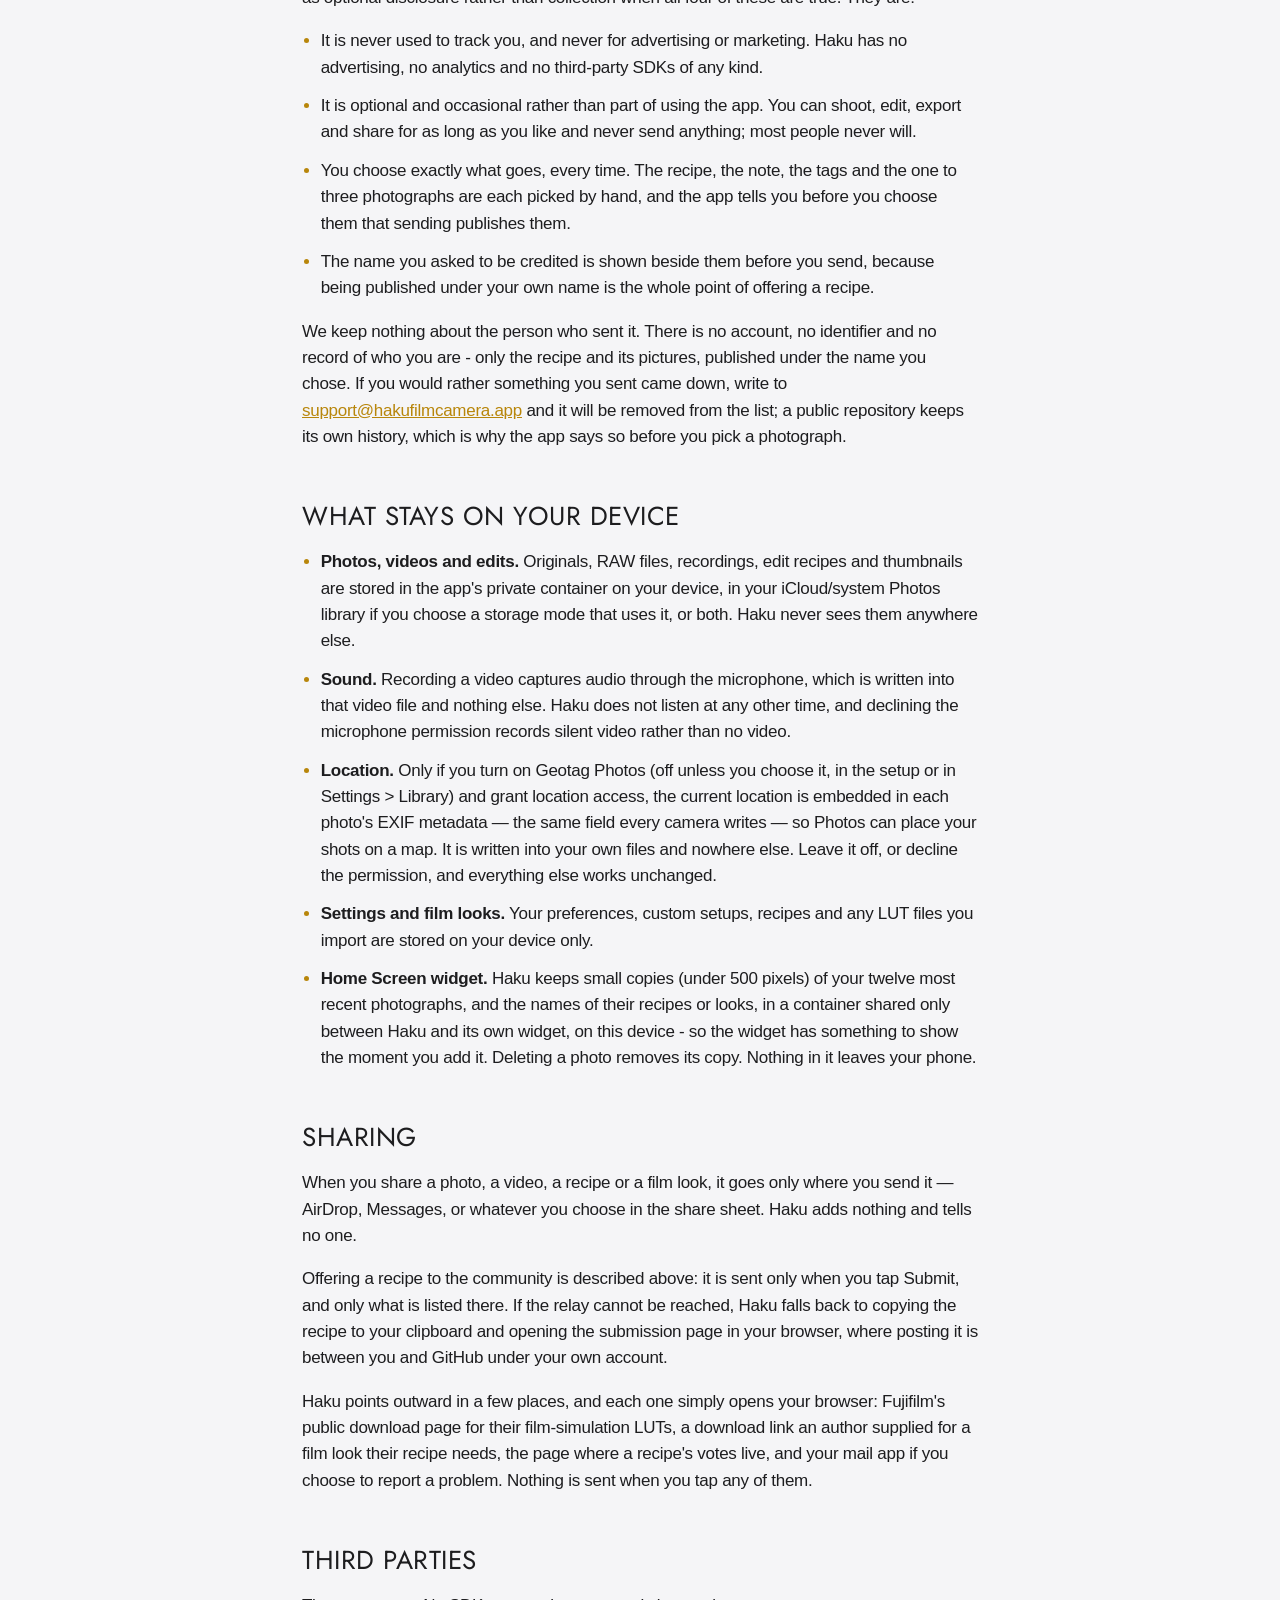
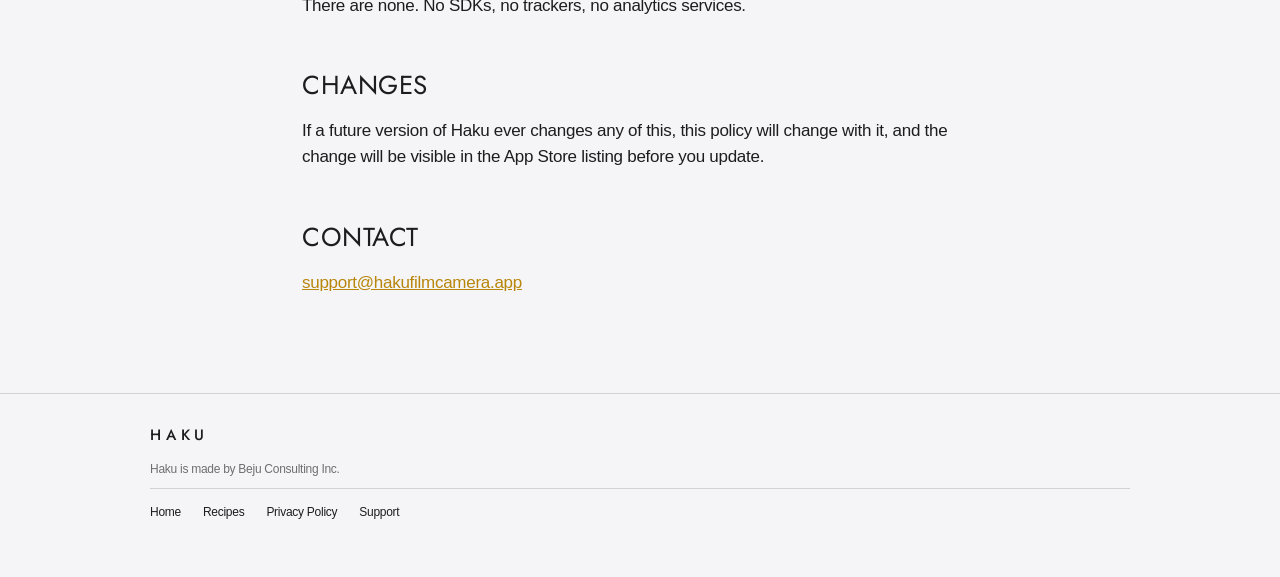
==== commit dd589c8f: "Support pages, one top bar, a carousel, who makes Haku, a scrolled Duo TestFlight links kept until t" ====
--- a/privacy/index.html
+++ b/privacy/index.html
@@ -11,16 +11,17 @@
 <link rel="preconnect" href="https://fonts.googleapis.com">
 <link rel="preconnect" href="https://fonts.gstatic.com" crossorigin>
 <link href="https://fonts.googleapis.com/css2?family=Jost:wght@400;500&display=swap" rel="stylesheet">
-<link rel="stylesheet" href="/shared.css?v=7">
+<link rel="stylesheet" href="/shared.css?v=8">
 </head>
 <body>
 <nav class="nav glass" aria-label="Haku">
   <a class="brand" href="/">Haku</a>
   <a class="link opt" href="/#looks">Looks</a>
-  <a class="link opt" href="/#duo"><span class="long">iPhone </span>Duo</a>
+  <a class="link" href="/#duo"><span class="long">iPhone </span>Duo</a>
+  <a class="link opt" href="/#darkroom">Darkroom</a>
   <a class="link" href="/recipes/">Recipes</a>
-  <a class="link" href="/privacy/" aria-current="page">Privacy</a>
-  <a class="pill" href="https://testflight.apple.com/join/Hw6nSAq9">Get Haku</a>
+  <a class="link" href="/support/">Support</a>
+  <a class="pill" href="https://testflight.apple.com/join/Hw6nSAq9">Get<span class="long"> Haku</span></a>
 </nav>
 <header class="masthead">
   <p class="eyebrow">Data not collected</p>
@@ -75,7 +76,7 @@
     <p>Haku is made by Beju Consulting Inc.</p>
     <div class="row">
       <a href="/">Home</a><a href="/recipes/">Recipes</a><a href="/privacy/">Privacy Policy</a>
-      <a href="mailto:support@hakufilmcamera.app">Support</a>
+      <a href="/support/">Support</a>
     </div>
   </div>
 </footer>
--- a/shared.css
+++ b/shared.css
@@ -65,6 +65,7 @@
 }
 @media (max-width: 520px) { .nav .long { display: none; } }
 @media (max-width: 400px) {
+  .nav .pill .long { display: none; }
   .nav { padding-left: 14px; padding-right: 5px; }
   .nav .brand { letter-spacing: .14em; font-size: 14px; }
   .nav a.link { padding: 6px 5px; font-size: 12px; }
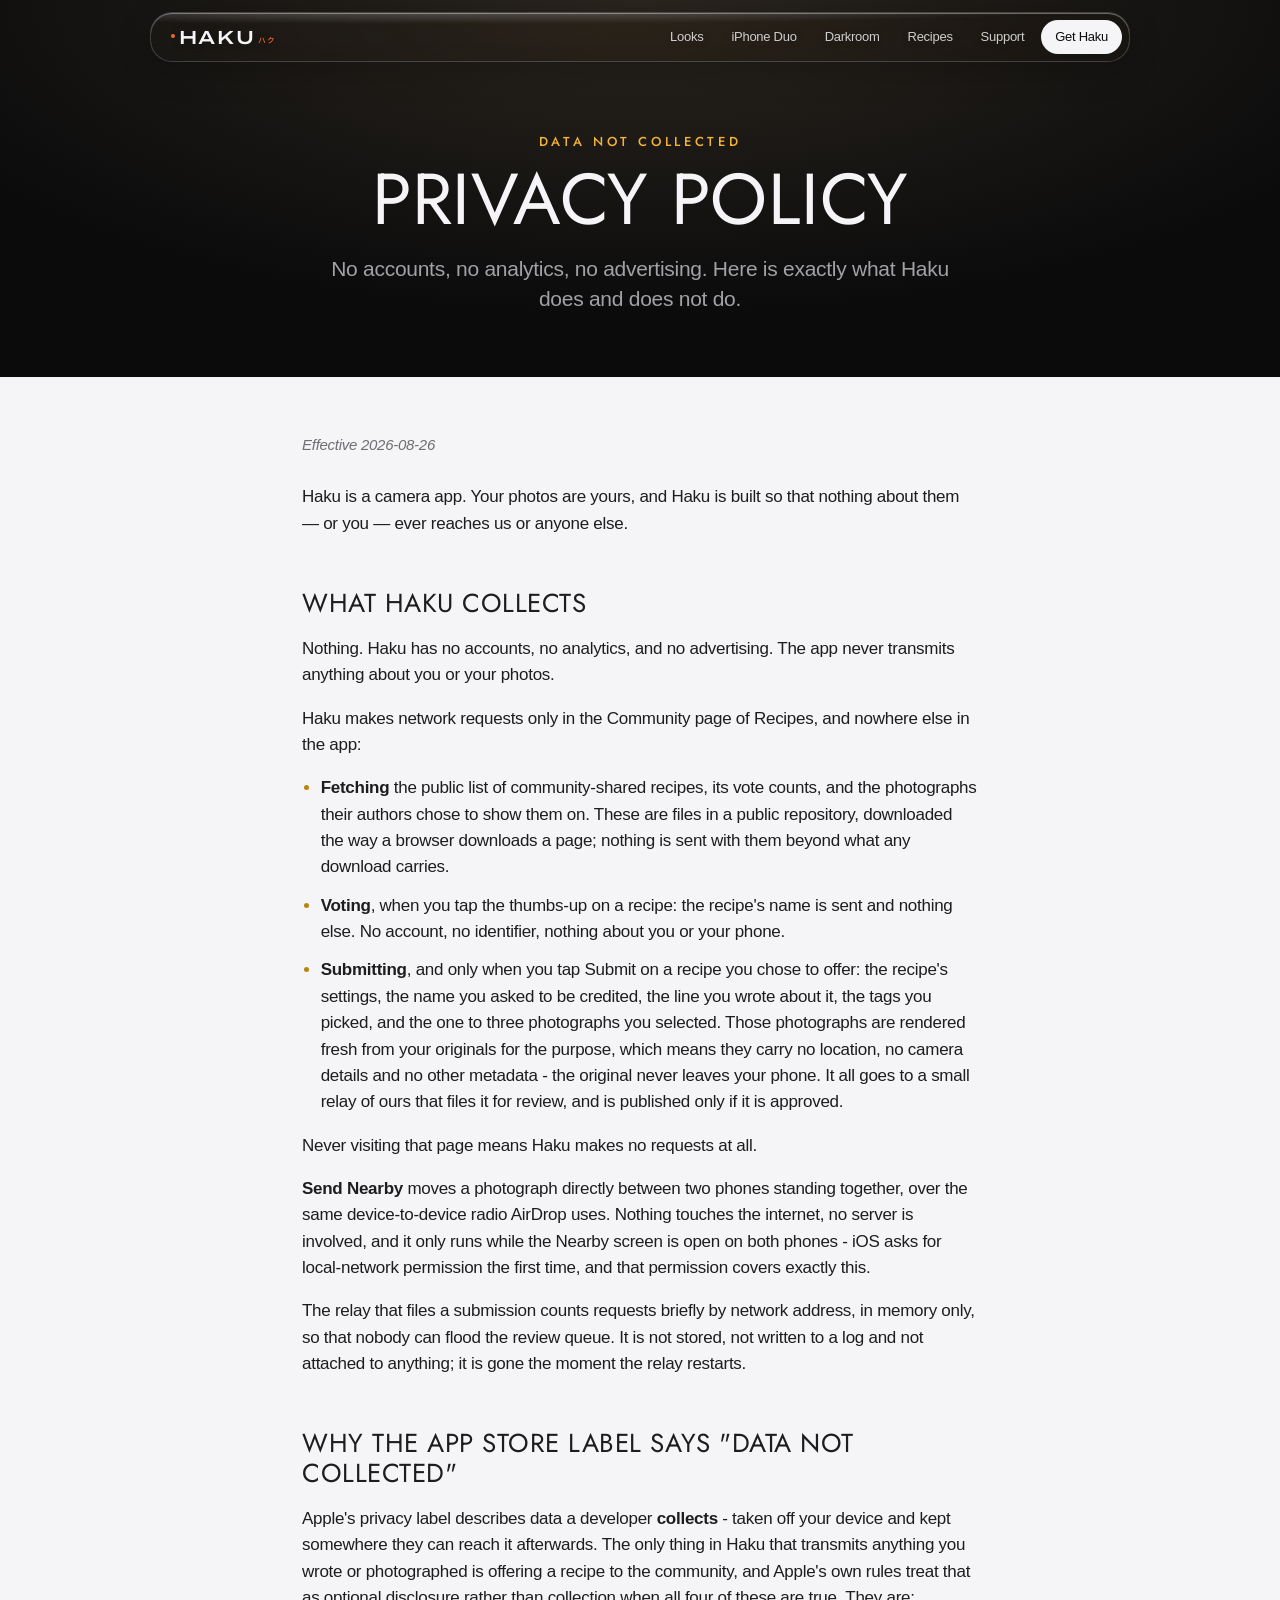
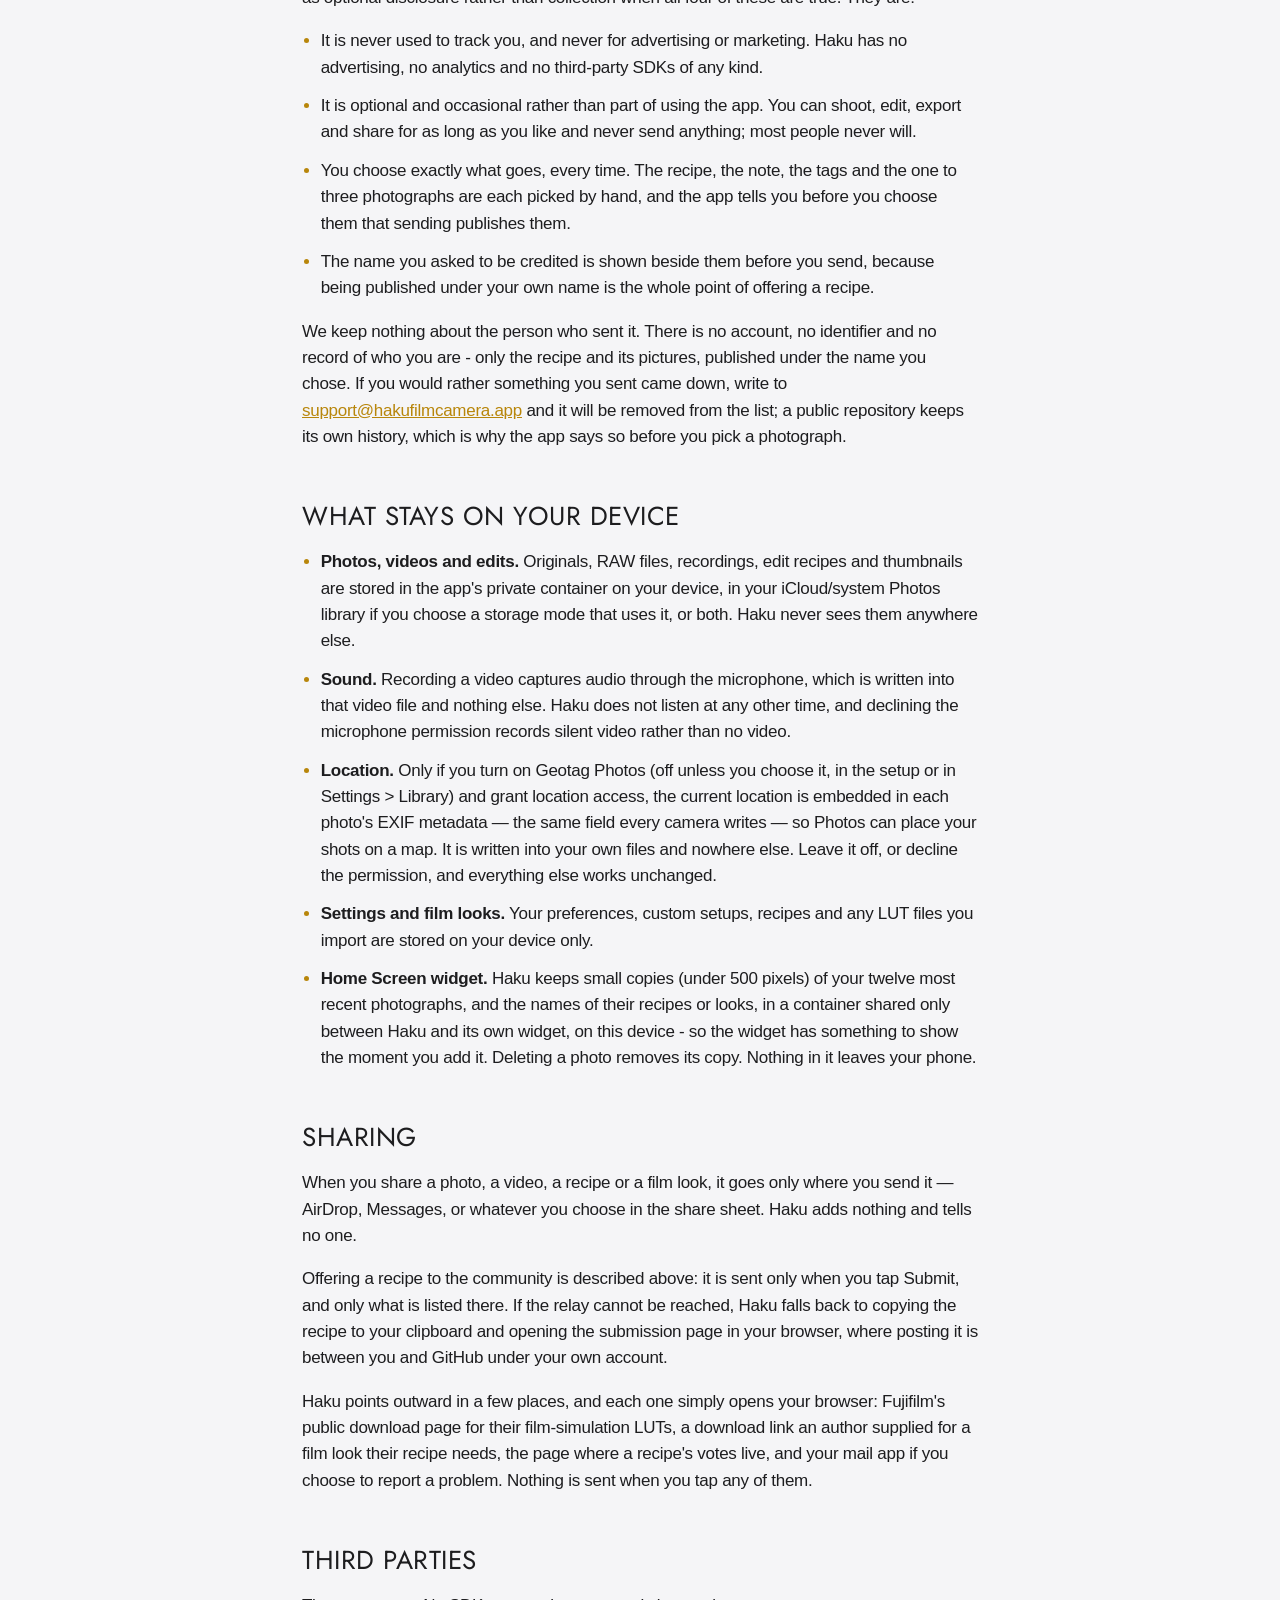
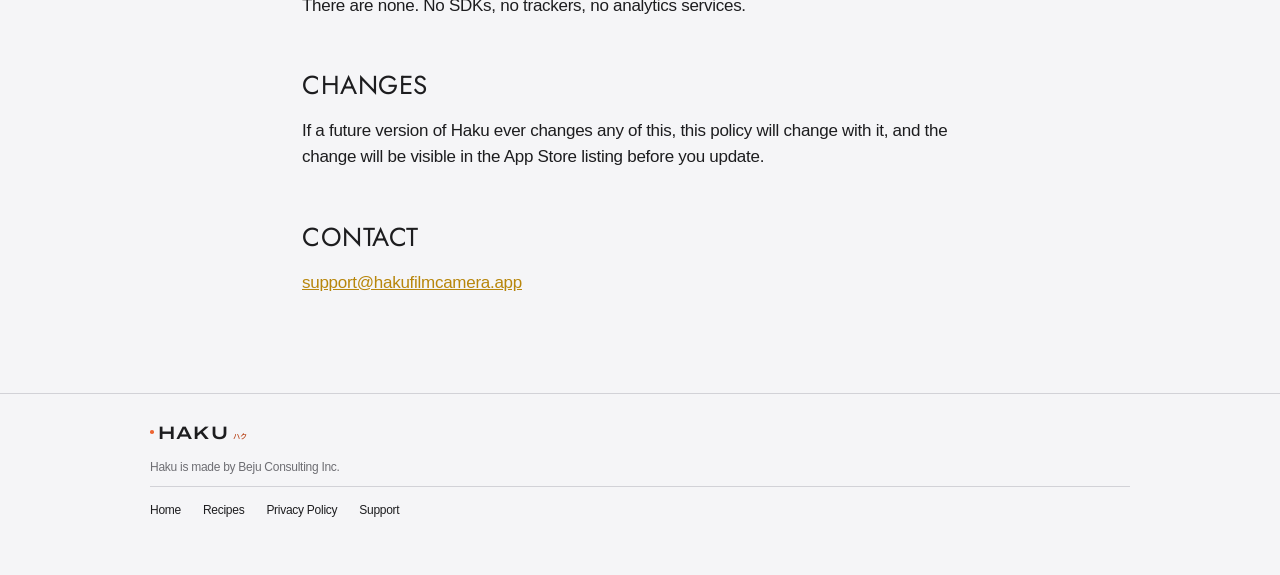
==== commit 3a04b85c: "The motion lockup (dot, HAKU, ハク) in every bar and footer Co-Authored-By: Claude Opus 5.5 <noreply@a" ====
--- a/privacy/index.html
+++ b/privacy/index.html
@@ -11,11 +11,13 @@
 <link rel="preconnect" href="https://fonts.googleapis.com">
 <link rel="preconnect" href="https://fonts.gstatic.com" crossorigin>
 <link href="https://fonts.googleapis.com/css2?family=Jost:wght@400;500&display=swap" rel="stylesheet">
-<link rel="stylesheet" href="/shared.css?v=8">
+<link href="https://fonts.googleapis.com/css2?family=Archivo:wdth,wght@125,600&display=swap" rel="stylesheet">
+<link href="https://fonts.googleapis.com/css2?family=Noto+Sans+JP:wght@500&text=%E3%83%8F%E3%82%AF&display=swap" rel="stylesheet">
+<link rel="stylesheet" href="/shared.css?v=9">
 </head>
 <body>
 <nav class="nav glass" aria-label="Haku">
-  <a class="brand" href="/">Haku</a>
+  <a class="brand lockup" href="/" aria-label="Haku"><span class="dot" aria-hidden="true"></span><span class="word">HAKU</span><span class="kana" lang="ja" aria-hidden="true">ハク</span></a>
   <a class="link opt" href="/#looks">Looks</a>
   <a class="link" href="/#duo"><span class="long">iPhone </span>Duo</a>
   <a class="link opt" href="/#darkroom">Darkroom</a>
@@ -72,7 +74,7 @@
 </main>
 <footer>
   <div class="inner">
-    <p class="wordmark">Haku</p>
+    <p class="wordmark lockup"><span class="dot" aria-hidden="true"></span><span class="word">HAKU</span><span class="kana" lang="ja" aria-hidden="true">ハク</span></p>
     <p>Haku is made by Beju Consulting Inc.</p>
     <div class="row">
       <a href="/">Home</a><a href="/recipes/">Recipes</a><a href="/privacy/">Privacy Policy</a>
--- a/shared.css
+++ b/shared.css
@@ -6,6 +6,7 @@
   --night: #0b0b0c; --paper: #f5f5f7; --white: #fff;
   --ink: #1d1d1f; --ink-dim: #6e6e73; --snow: #f5f5f7; --snow-dim: #a1a1a6;
   --line: #d2d2d7; --card: #fff; --amber: #b8860b; --amber-hi: #f5b335;
+  --kana: #B8441A;
   --display: Futura, "Futura PT", Jost, "Avenir Next", system-ui, sans-serif;
   --text: -apple-system, BlinkMacSystemFont, "SF Pro Text", "Helvetica Neue", Helvetica, Arial, sans-serif;
   --gutter: max(22px, env(safe-area-inset-left));
@@ -13,7 +14,8 @@
 }
 @media (prefers-color-scheme: dark) {
   :root { --paper: #0b0b0c; --white: #151517; --card: #1c1c1e; --ink: #f5f5f7;
-          --ink-dim: #a1a1a6; --line: #2c2c2e; --amber: #f5b335; }
+          --ink-dim: #a1a1a6; --line: #2c2c2e; --amber: #f5b335;
+          --kana: #ED6533; }
 }
 * { box-sizing: border-box; }
 html { -webkit-text-size-adjust: 100%; }
@@ -22,6 +24,17 @@
        -webkit-font-smoothing: antialiased; }
 img { display: block; max-width: 100%; height: auto; }
 a { color: var(--amber); }
+
+/* The wordmark lockup the motion pieces close on (distribution/motion/lib.js,
+   lockupLayout): the orange dot, HAKU in Archivo expanded, ハク in Noto Sans
+   JP at 0.4 of its size - the same proportions, so the site and the Reels
+   carry one mark. */
+.lockup { display: inline-flex; align-items: baseline; line-height: 1; color: inherit; }
+.lockup .dot { flex: none; width: .2em; height: .2em; border-radius: 50%; background: #ED6533;
+               margin-right: .22em; position: relative; top: -.28em; }
+.lockup .word { font: 600 1em/1 Archivo, var(--display); font-stretch: 125%; letter-spacing: .08em; }
+.lockup .kana { font: 500 .4em/1 "Noto Sans JP", "Hiragino Sans", sans-serif; letter-spacing: .02em;
+                color: var(--kana); margin-left: .45em; position: relative; top: -.05em; }
 
 /* Liquid glass */
 .glass {
@@ -49,8 +62,9 @@
 .nav.over-light { background: linear-gradient(135deg, rgba(255,255,255,.22), rgba(255,255,255,.12));
                   color: var(--ink); text-shadow: none; border-color: rgba(0,0,0,.08); }
 .nav.over-light .pill { background: var(--ink); color: var(--snow); }
-.nav .brand { font: 500 17px var(--display); letter-spacing: .32em; text-transform: uppercase;
-              text-decoration: none; margin-right: auto; }
+.nav { --kana: #ED6533; }
+.nav.over-light { --kana: #B8441A; }
+.nav .brand { font-size: 19px; text-decoration: none; margin-right: auto; }
 .nav a.link { font-size: 13px; text-decoration: none; opacity: .82; padding: 7px 11px; border-radius: 99px; }
 .nav a.link:hover, .nav a.link[aria-current] { opacity: 1; background: rgba(255,255,255,.1); }
 .nav .pill { text-shadow: none; font-size: 13px; font-weight: 500; padding: 7px 14px; border-radius: 99px;
@@ -59,16 +73,19 @@
    Duo's 375pt, tighter type first, the optional ones gone under 340. */
 @media (max-width: 720px) {
   .nav { padding-left: 16px; gap: 0; }
-  .nav .brand { letter-spacing: .24em; font-size: 15px; }
+  .nav .brand { font-size: 16px; }
   .nav a.link { padding: 7px 7px; font-size: 12.5px; }
   .nav .pill { padding: 7px 12px; font-size: 12.5px; }
 }
 @media (max-width: 520px) { .nav .long { display: none; } }
+/* The lockup is wider than the old type was: on phones ハク steps out of
+   the bar (the footer keeps it), so every link still fits. */
+@media (max-width: 459px) { .nav .brand { font-size: 12.5px; } .nav .brand .kana { display: none; } }
 @media (max-width: 400px) {
   .nav .pill .long { display: none; }
   .nav { padding-left: 14px; padding-right: 5px; }
-  .nav .brand { letter-spacing: .14em; font-size: 14px; }
-  .nav a.link { padding: 6px 5px; font-size: 12px; }
+  .nav .brand { font-size: 12px; }
+  .nav a.link { padding: 6px 4px; font-size: 12px; }
   .nav .pill { padding: 6px 10px; font-size: 12px; margin-left: 3px; }
 }
 @media (max-width: 340px) { .nav a.link.opt { display: none; } }
@@ -106,8 +123,7 @@
 footer { color: var(--ink-dim); font-size: 12px; line-height: 1.5;
          padding: 30px var(--gutter) 56px; border-top: 1px solid var(--line); }
 footer .inner { max-width: 980px; margin: 0 auto; }
-footer .wordmark { font: 500 15px var(--display); letter-spacing: .32em; text-transform: uppercase;
-                   color: var(--ink); margin: 0 0 14px; }
+footer .wordmark { font-size: 18px; color: var(--ink); margin: 0 0 16px; }
 footer p { margin: 0 0 10px; }
 footer .row { display: flex; flex-wrap: wrap; gap: 8px 22px; padding-top: 14px; border-top: 1px solid var(--line); }
 footer .row a { color: var(--ink); text-decoration: none; }
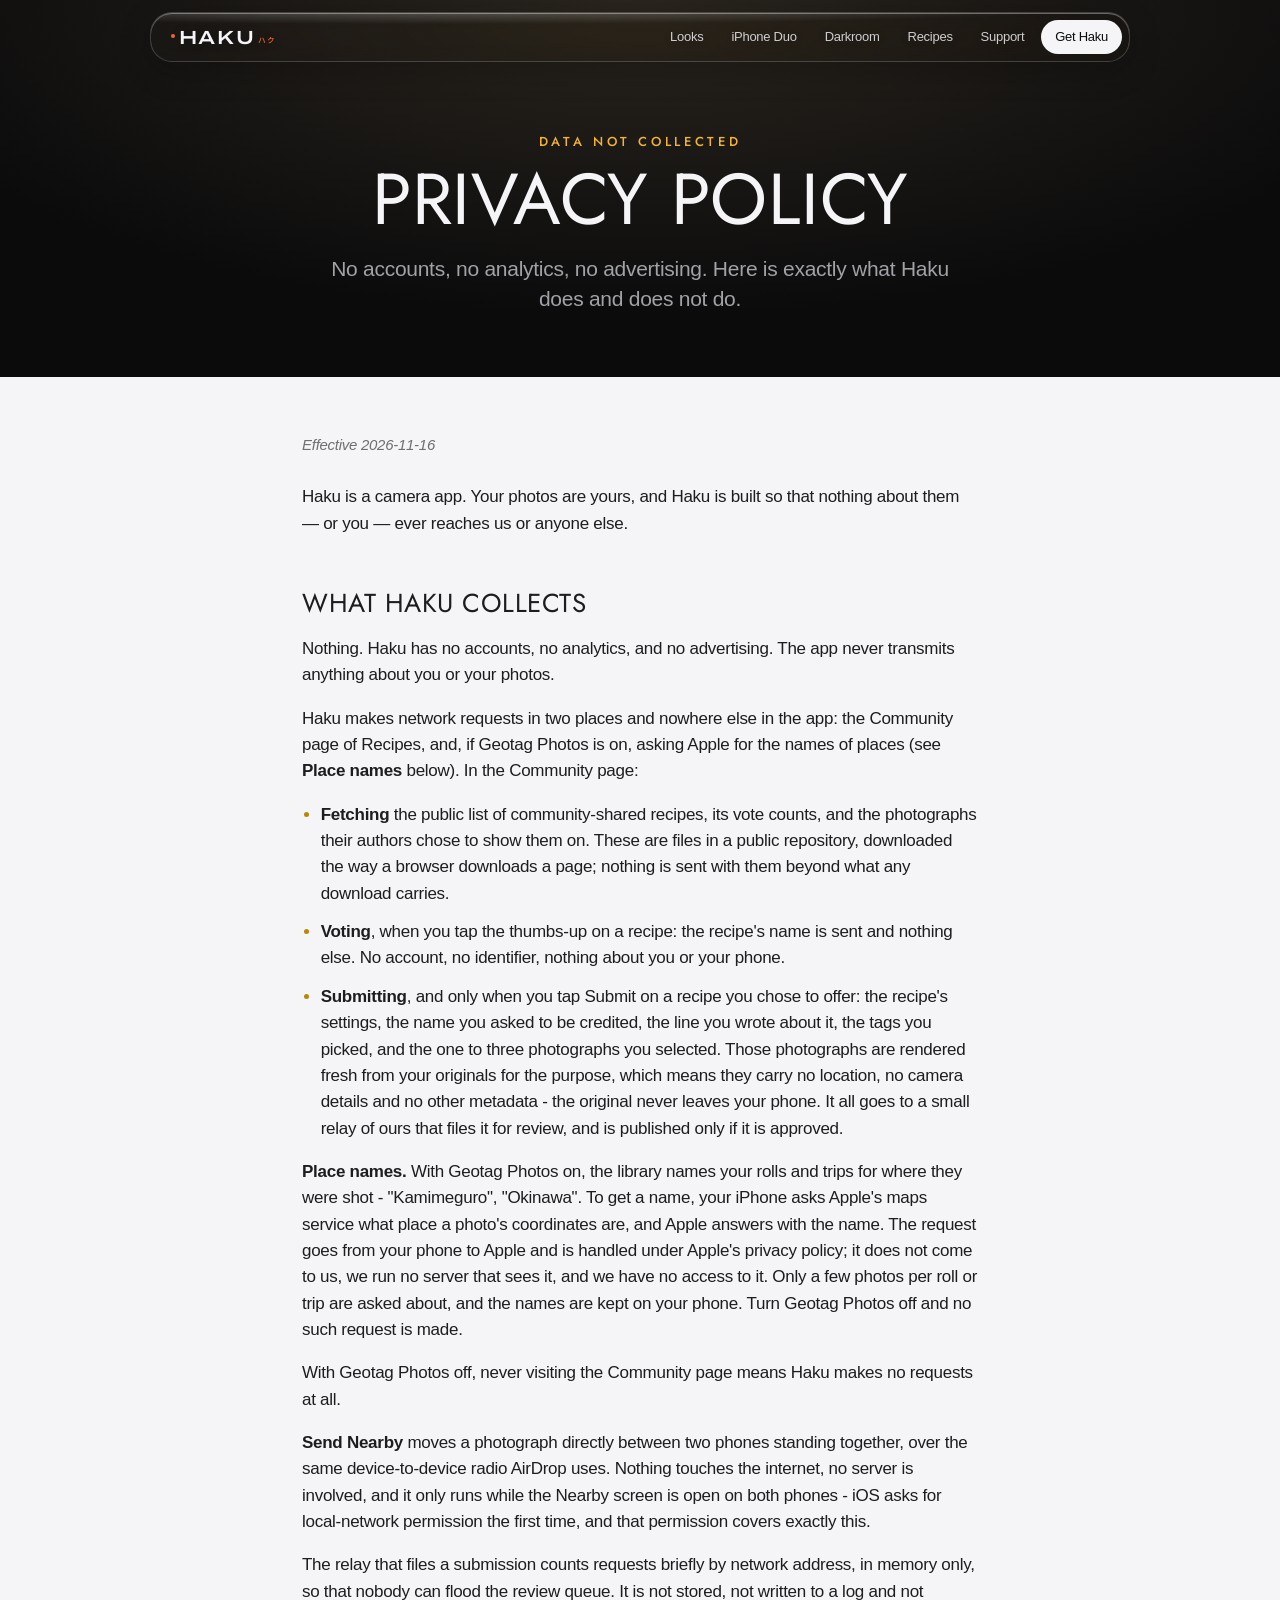
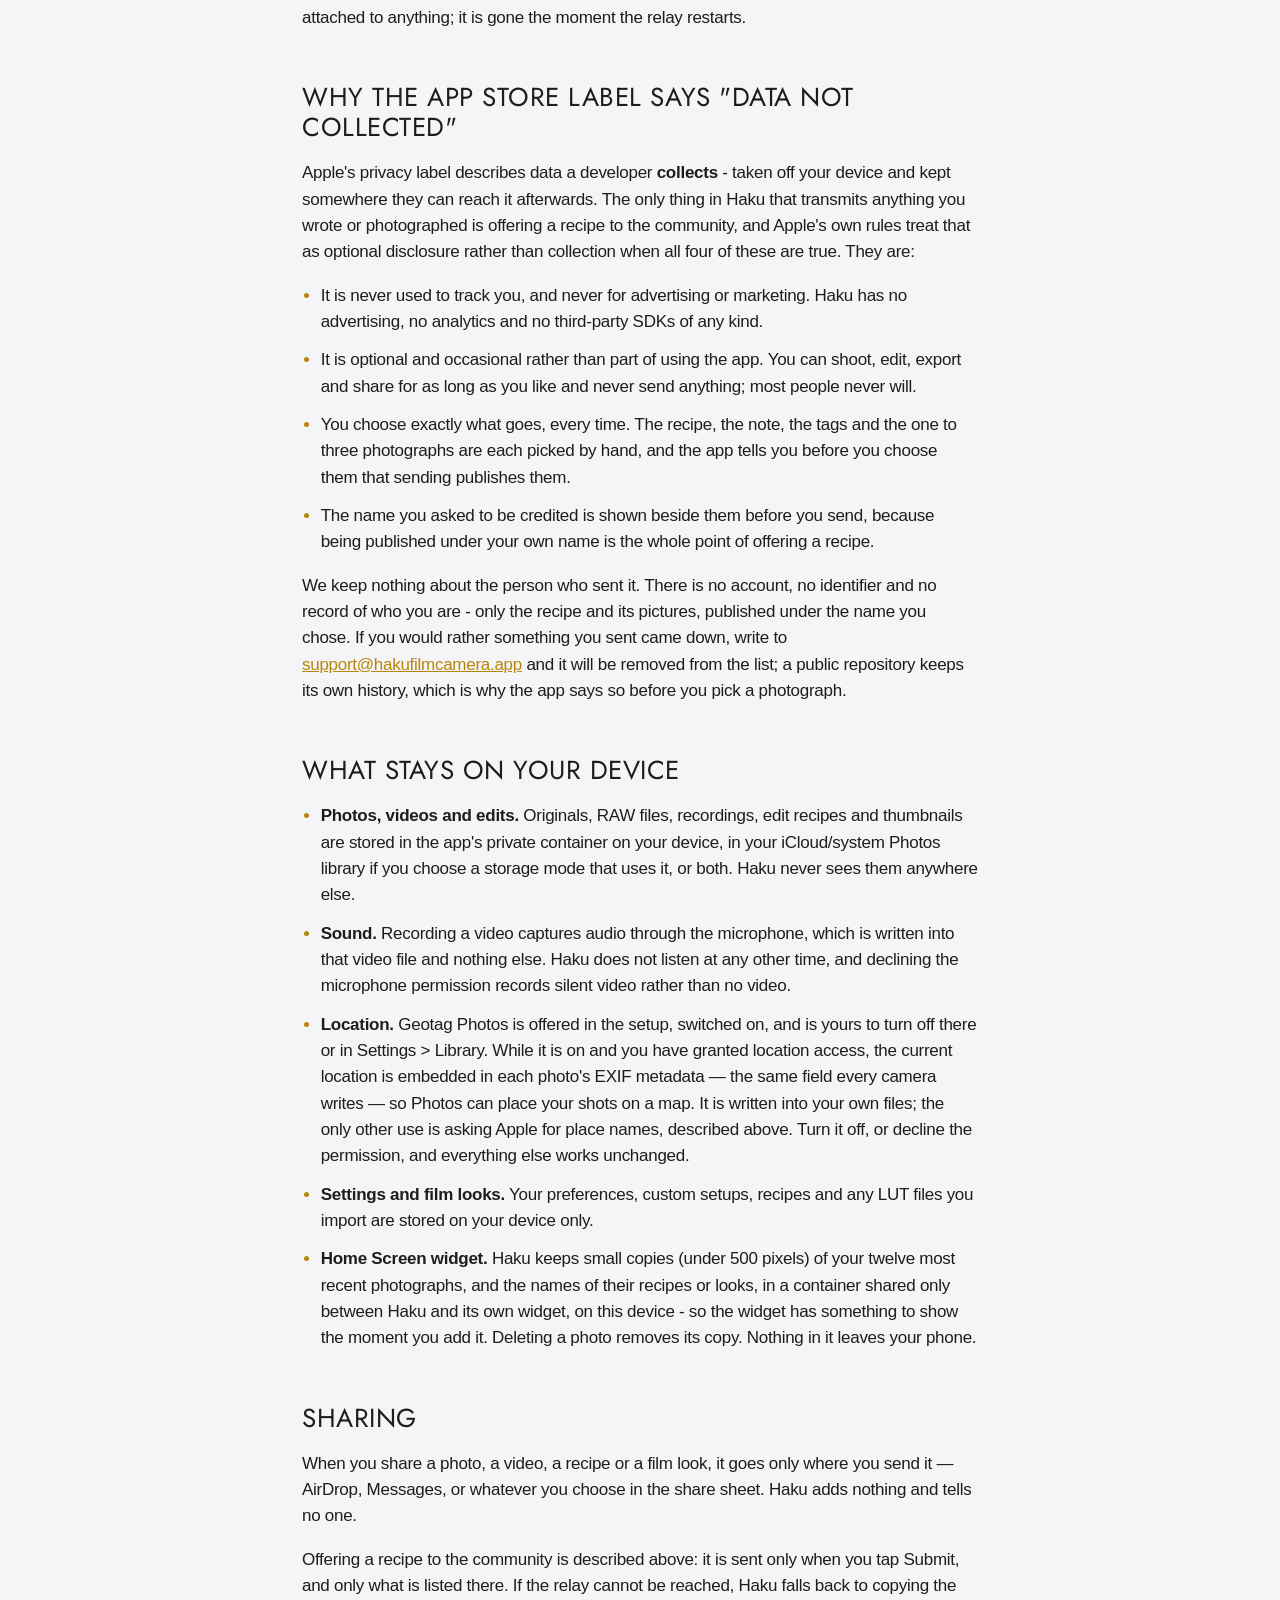
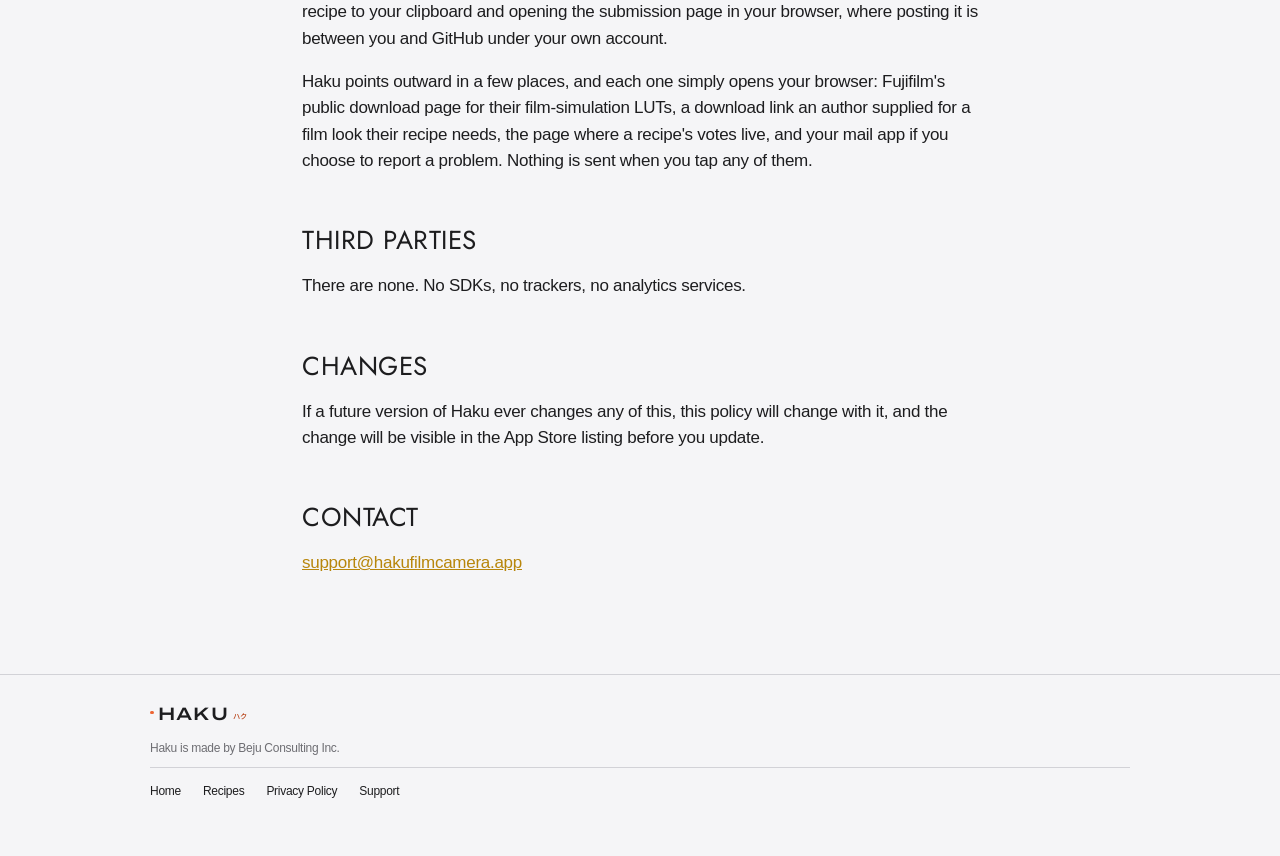
==== commit 77d5ad29: "Privacy: place names for rolls and trips come from Apple's maps when Geotag Photos is on, which the " ====
--- a/privacy/index.html
+++ b/privacy/index.html
@@ -23,7 +23,7 @@
   <a class="link opt" href="/#darkroom">Darkroom</a>
   <a class="link" href="/recipes/">Recipes</a>
   <a class="link" href="/support/">Support</a>
-  <a class="pill" href="https://testflight.apple.com/join/Hw6nSAq9">Get<span class="long"> Haku</span></a>
+  <a class="pill" href="https://apps.apple.com/app/id6798982888">Get<span class="long"> Haku</span></a>
 </nav>
 <header class="masthead">
   <p class="eyebrow">Data not collected</p>
@@ -31,17 +31,18 @@
   <p class="lede">No accounts, no analytics, no advertising. Here is exactly what Haku does and does not do.</p>
 </header>
 <main class="wrap doc">
-  <p class="effective"><em>Effective 2026-08-26</em></p>
+  <p class="effective"><em>Effective 2026-11-16</em></p>
   <p>Haku is a camera app. Your photos are yours, and Haku is built so that nothing about them — or you — ever reaches us or anyone else.</p>
   <h2>What Haku collects</h2>
   <p>Nothing. Haku has no accounts, no analytics, and no advertising. The app never transmits anything about you or your photos.</p>
-  <p>Haku makes network requests only in the Community page of Recipes, and nowhere else in the app:</p>
+  <p>Haku makes network requests in two places and nowhere else in the app: the Community page of Recipes, and, if Geotag Photos is on, asking Apple for the names of places (see <strong>Place names</strong> below). In the Community page:</p>
   <ul>
   <li><strong>Fetching</strong> the public list of community-shared recipes, its vote counts, and the photographs their authors chose to show them on. These are files in a public repository, downloaded the way a browser downloads a page; nothing is sent with them beyond what any download carries.</li>
   <li><strong>Voting</strong>, when you tap the thumbs-up on a recipe: the recipe&#x27;s name is sent and nothing else. No account, no identifier, nothing about you or your phone.</li>
   <li><strong>Submitting</strong>, and only when you tap Submit on a recipe you chose to offer: the recipe&#x27;s settings, the name you asked to be credited, the line you wrote about it, the tags you picked, and the one to three photographs you selected. Those photographs are rendered fresh from your originals for the purpose, which means they carry no location, no camera details and no other metadata - the original never leaves your phone. It all goes to a small relay of ours that files it for review, and is published only if it is approved.</li>
   </ul>
-  <p>Never visiting that page means Haku makes no requests at all.</p>
+  <p><strong>Place names.</strong> With Geotag Photos on, the library names your rolls and trips for where they were shot - &quot;Kamimeguro&quot;, &quot;Okinawa&quot;. To get a name, your iPhone asks Apple&#x27;s maps service what place a photo&#x27;s coordinates are, and Apple answers with the name. The request goes from your phone to Apple and is handled under Apple&#x27;s privacy policy; it does not come to us, we run no server that sees it, and we have no access to it. Only a few photos per roll or trip are asked about, and the names are kept on your phone. Turn Geotag Photos off and no such request is made.</p>
+  <p>With Geotag Photos off, never visiting the Community page means Haku makes no requests at all.</p>
   <p><strong>Send Nearby</strong> moves a photograph directly between two phones standing together, over the same device-to-device radio AirDrop uses. Nothing touches the internet, no server is involved, and it only runs while the Nearby screen is open on both phones - iOS asks for local-network permission the first time, and that permission covers exactly this.</p>
   <p>The relay that files a submission counts requests briefly by network address, in memory only, so that nobody can flood the review queue. It is not stored, not written to a log and not attached to anything; it is gone the moment the relay restarts.</p>
   <h2>Why the App Store label says &quot;Data Not Collected&quot;</h2>
@@ -57,7 +58,7 @@
   <ul>
   <li><strong>Photos, videos and edits.</strong> Originals, RAW files, recordings, edit recipes and thumbnails are stored in the app&#x27;s private container on your device, in your iCloud/system Photos library if you choose a storage mode that uses it, or both. Haku never sees them anywhere else.</li>
   <li><strong>Sound.</strong> Recording a video captures audio through the microphone, which is written into that video file and nothing else. Haku does not listen at any other time, and declining the microphone permission records silent video rather than no video.</li>
-  <li><strong>Location.</strong> Only if you turn on Geotag Photos (off unless you choose it, in the setup or in Settings &gt; Library) and grant location access, the current location is embedded in each photo&#x27;s EXIF metadata — the same field every camera writes — so Photos can place your shots on a map. It is written into your own files and nowhere else. Leave it off, or decline the permission, and everything else works unchanged.</li>
+  <li><strong>Location.</strong> Geotag Photos is offered in the setup, switched on, and is yours to turn off there or in Settings &gt; Library. While it is on and you have granted location access, the current location is embedded in each photo&#x27;s EXIF metadata — the same field every camera writes — so Photos can place your shots on a map. It is written into your own files; the only other use is asking Apple for place names, described above. Turn it off, or decline the permission, and everything else works unchanged.</li>
   <li><strong>Settings and film looks.</strong> Your preferences, custom setups, recipes and any LUT files you import are stored on your device only.</li>
   <li><strong>Home Screen widget.</strong> Haku keeps small copies (under 500 pixels) of your twelve most recent photographs, and the names of their recipes or looks, in a container shared only between Haku and its own widget, on this device - so the widget has something to show the moment you add it. Deleting a photo removes its copy. Nothing in it leaves your phone.</li>
   </ul>
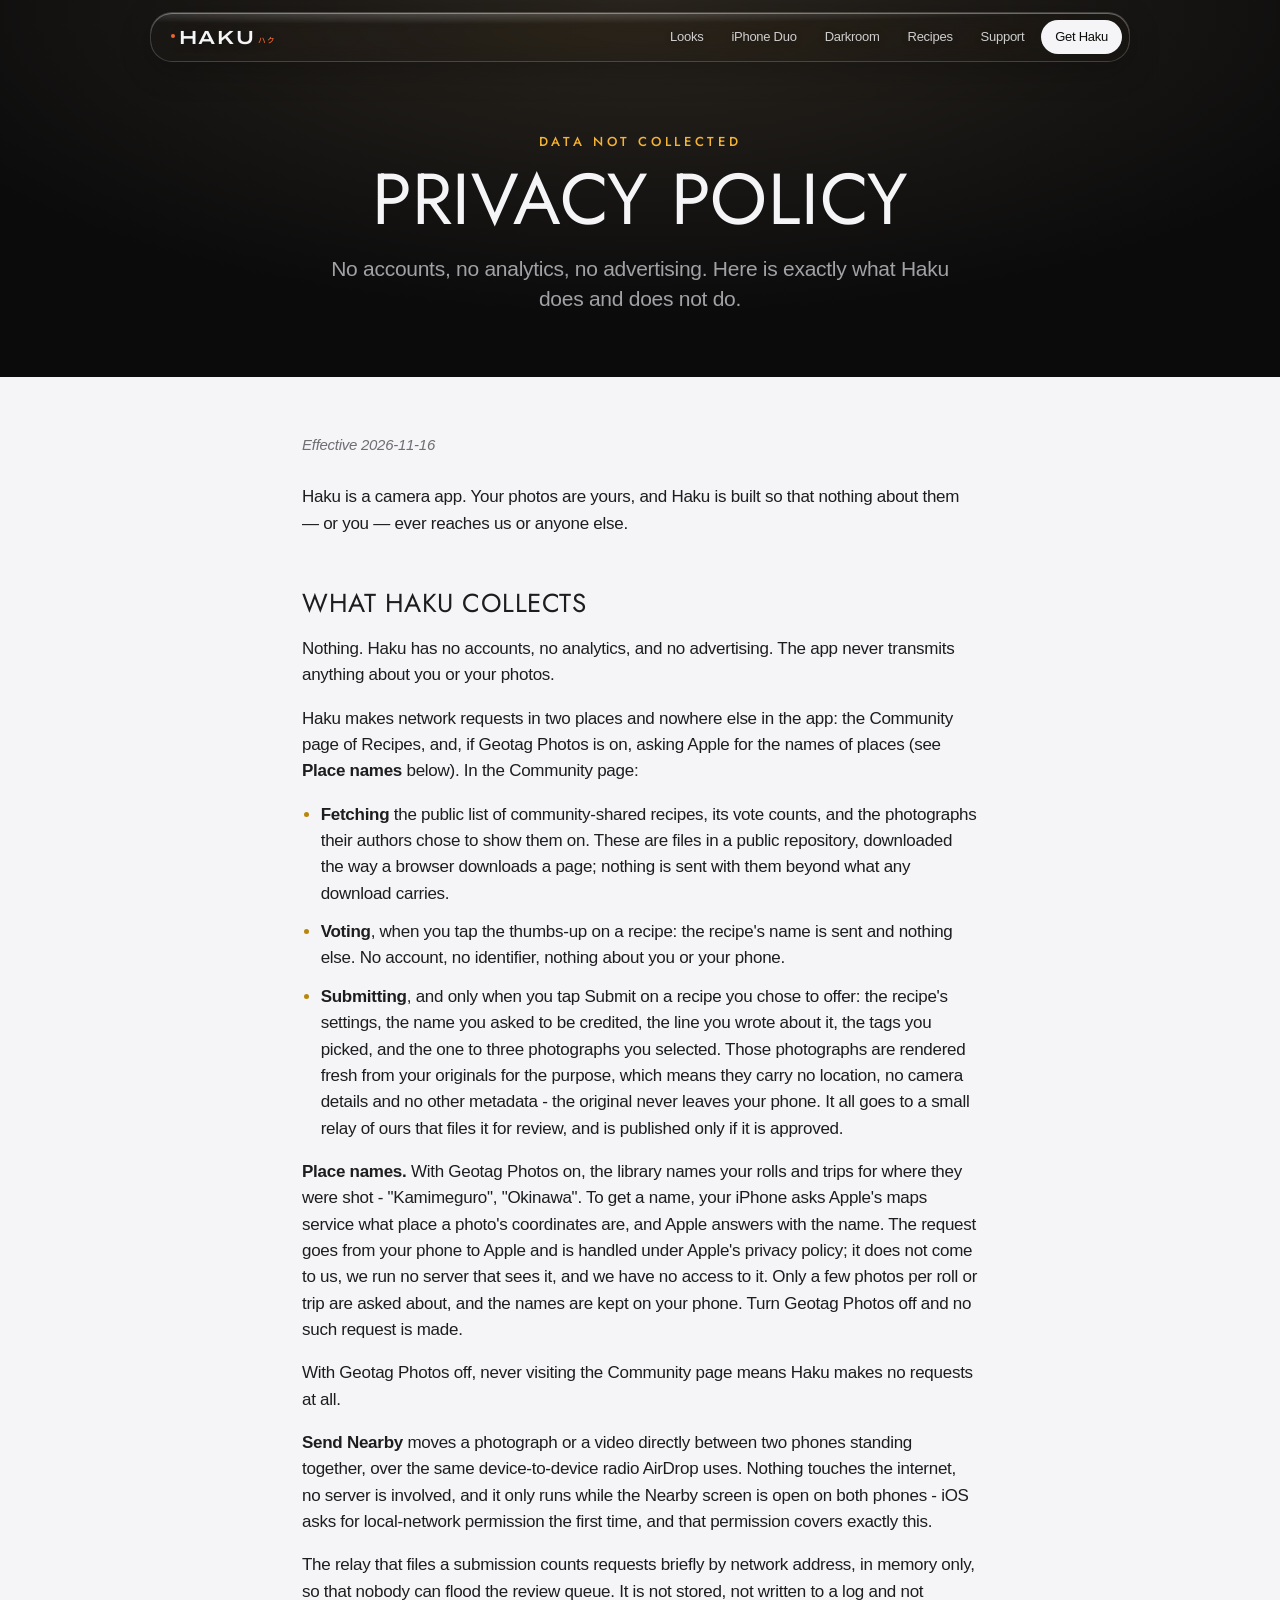
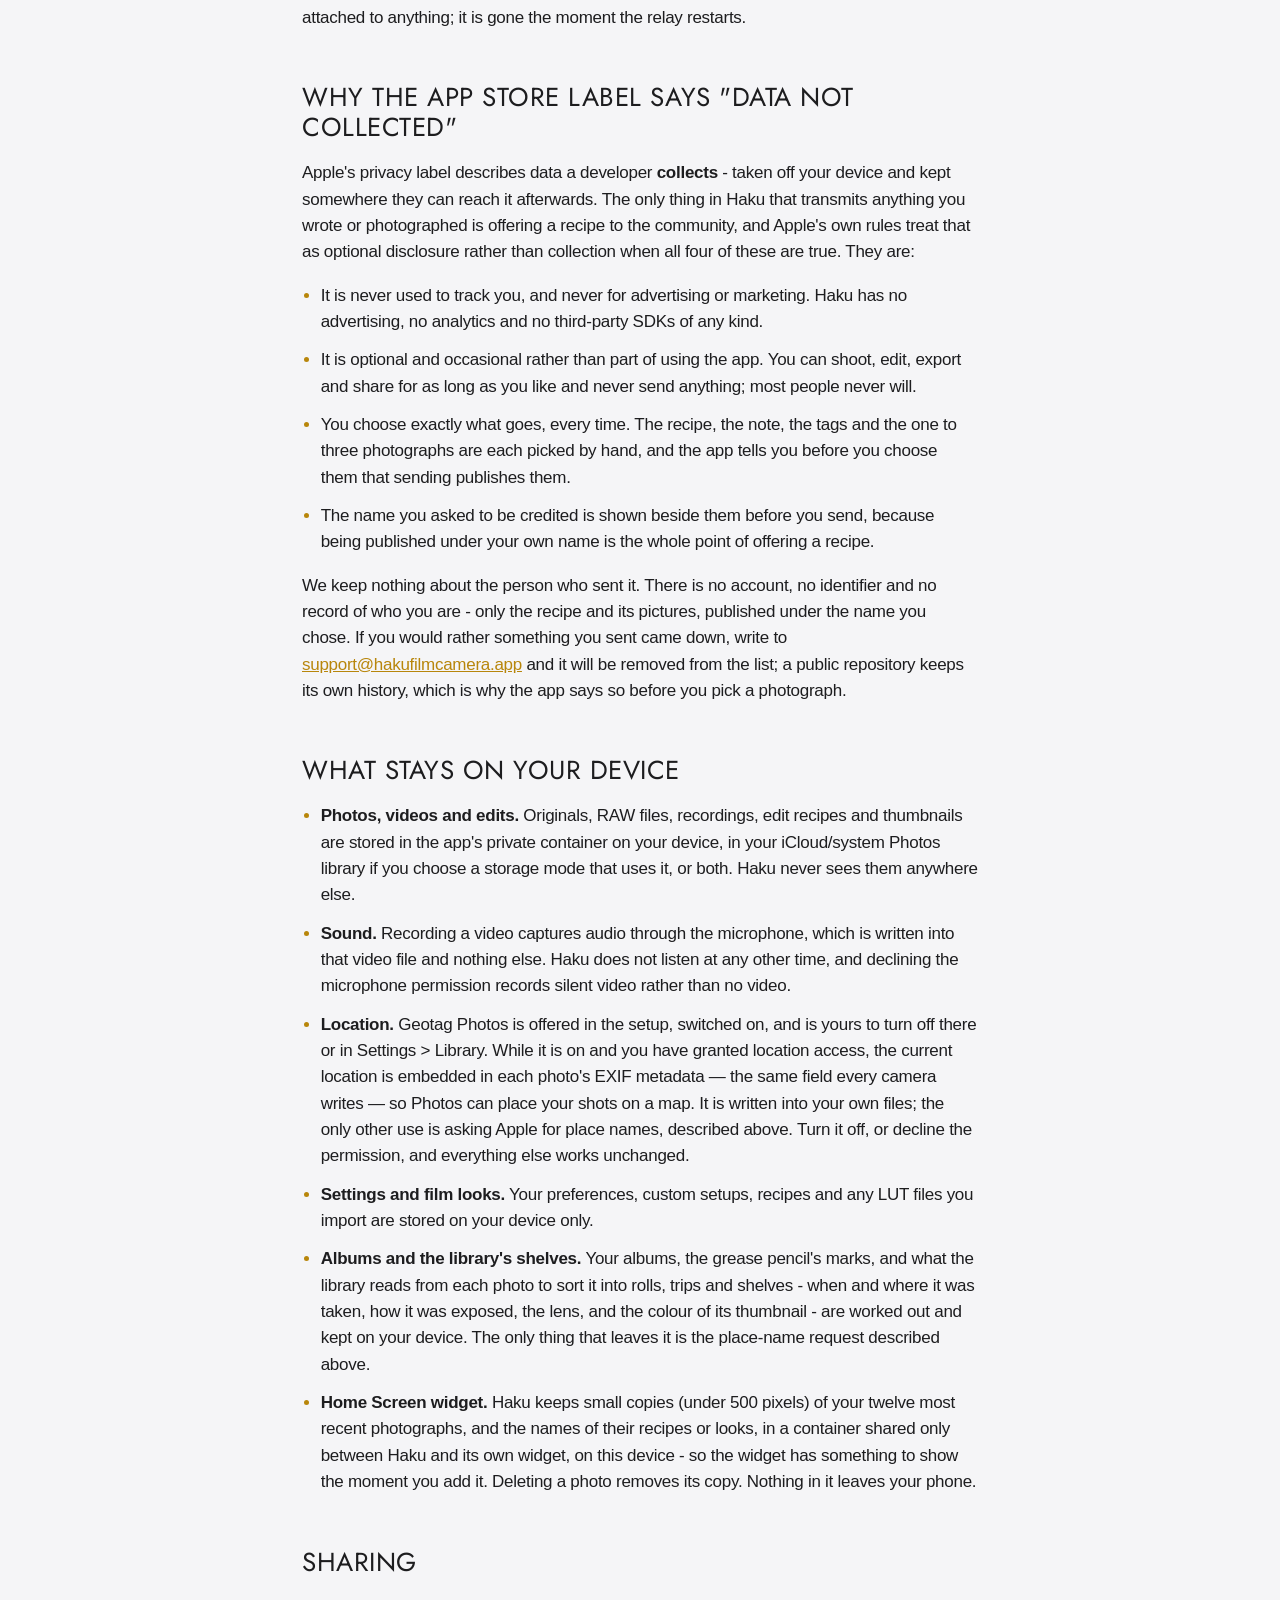
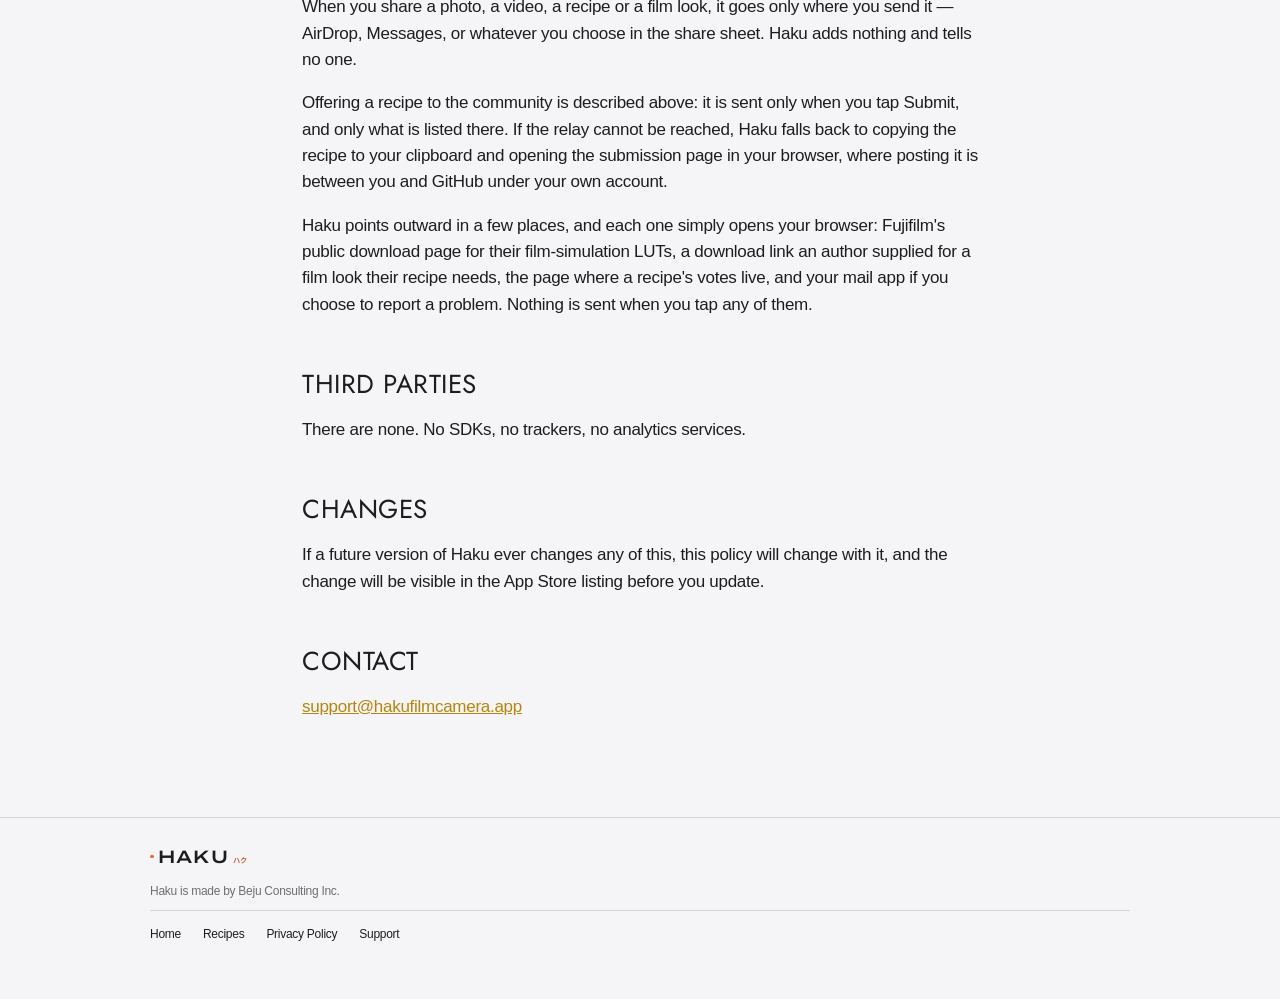
==== commit b3424849: "1.0.1 on the site: the library in rolls, the half-folded Duo, twenty Darkroom tools with zines and p" ====
--- a/privacy/index.html
+++ b/privacy/index.html
@@ -43,7 +43,7 @@
   </ul>
   <p><strong>Place names.</strong> With Geotag Photos on, the library names your rolls and trips for where they were shot - &quot;Kamimeguro&quot;, &quot;Okinawa&quot;. To get a name, your iPhone asks Apple&#x27;s maps service what place a photo&#x27;s coordinates are, and Apple answers with the name. The request goes from your phone to Apple and is handled under Apple&#x27;s privacy policy; it does not come to us, we run no server that sees it, and we have no access to it. Only a few photos per roll or trip are asked about, and the names are kept on your phone. Turn Geotag Photos off and no such request is made.</p>
   <p>With Geotag Photos off, never visiting the Community page means Haku makes no requests at all.</p>
-  <p><strong>Send Nearby</strong> moves a photograph directly between two phones standing together, over the same device-to-device radio AirDrop uses. Nothing touches the internet, no server is involved, and it only runs while the Nearby screen is open on both phones - iOS asks for local-network permission the first time, and that permission covers exactly this.</p>
+  <p><strong>Send Nearby</strong> moves a photograph or a video directly between two phones standing together, over the same device-to-device radio AirDrop uses. Nothing touches the internet, no server is involved, and it only runs while the Nearby screen is open on both phones - iOS asks for local-network permission the first time, and that permission covers exactly this.</p>
   <p>The relay that files a submission counts requests briefly by network address, in memory only, so that nobody can flood the review queue. It is not stored, not written to a log and not attached to anything; it is gone the moment the relay restarts.</p>
   <h2>Why the App Store label says &quot;Data Not Collected&quot;</h2>
   <p>Apple&#x27;s privacy label describes data a developer <strong>collects</strong> - taken off your device and kept somewhere they can reach it afterwards. The only thing in Haku that transmits anything you wrote or photographed is offering a recipe to the community, and Apple&#x27;s own rules treat that as optional disclosure rather than collection when all four of these are true. They are:</p>
@@ -60,6 +60,7 @@
   <li><strong>Sound.</strong> Recording a video captures audio through the microphone, which is written into that video file and nothing else. Haku does not listen at any other time, and declining the microphone permission records silent video rather than no video.</li>
   <li><strong>Location.</strong> Geotag Photos is offered in the setup, switched on, and is yours to turn off there or in Settings &gt; Library. While it is on and you have granted location access, the current location is embedded in each photo&#x27;s EXIF metadata — the same field every camera writes — so Photos can place your shots on a map. It is written into your own files; the only other use is asking Apple for place names, described above. Turn it off, or decline the permission, and everything else works unchanged.</li>
   <li><strong>Settings and film looks.</strong> Your preferences, custom setups, recipes and any LUT files you import are stored on your device only.</li>
+  <li><strong>Albums and the library&#x27;s shelves.</strong> Your albums, the grease pencil&#x27;s marks, and what the library reads from each photo to sort it into rolls, trips and shelves - when and where it was taken, how it was exposed, the lens, and the colour of its thumbnail - are worked out and kept on your device. The only thing that leaves it is the place-name request described above.</li>
   <li><strong>Home Screen widget.</strong> Haku keeps small copies (under 500 pixels) of your twelve most recent photographs, and the names of their recipes or looks, in a container shared only between Haku and its own widget, on this device - so the widget has something to show the moment you add it. Deleting a photo removes its copy. Nothing in it leaves your phone.</li>
   </ul>
   <h2>Sharing</h2>
